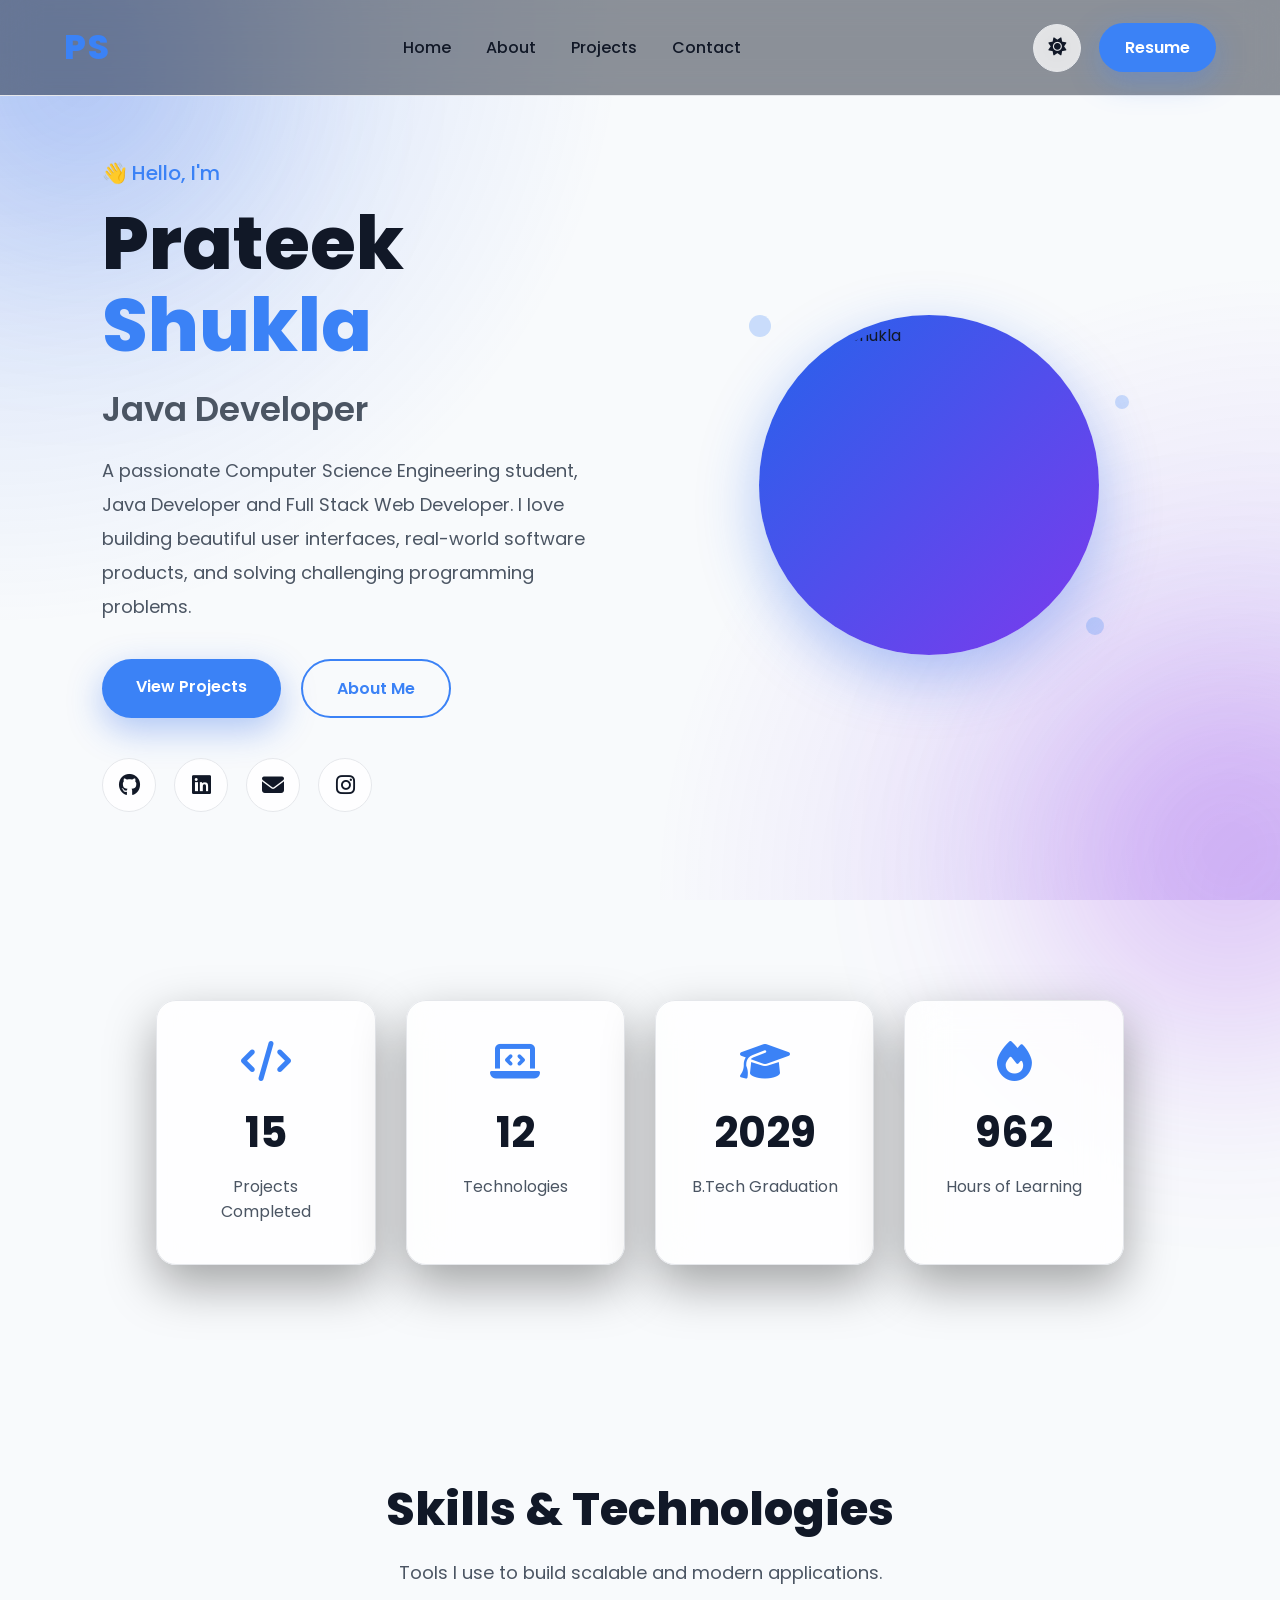
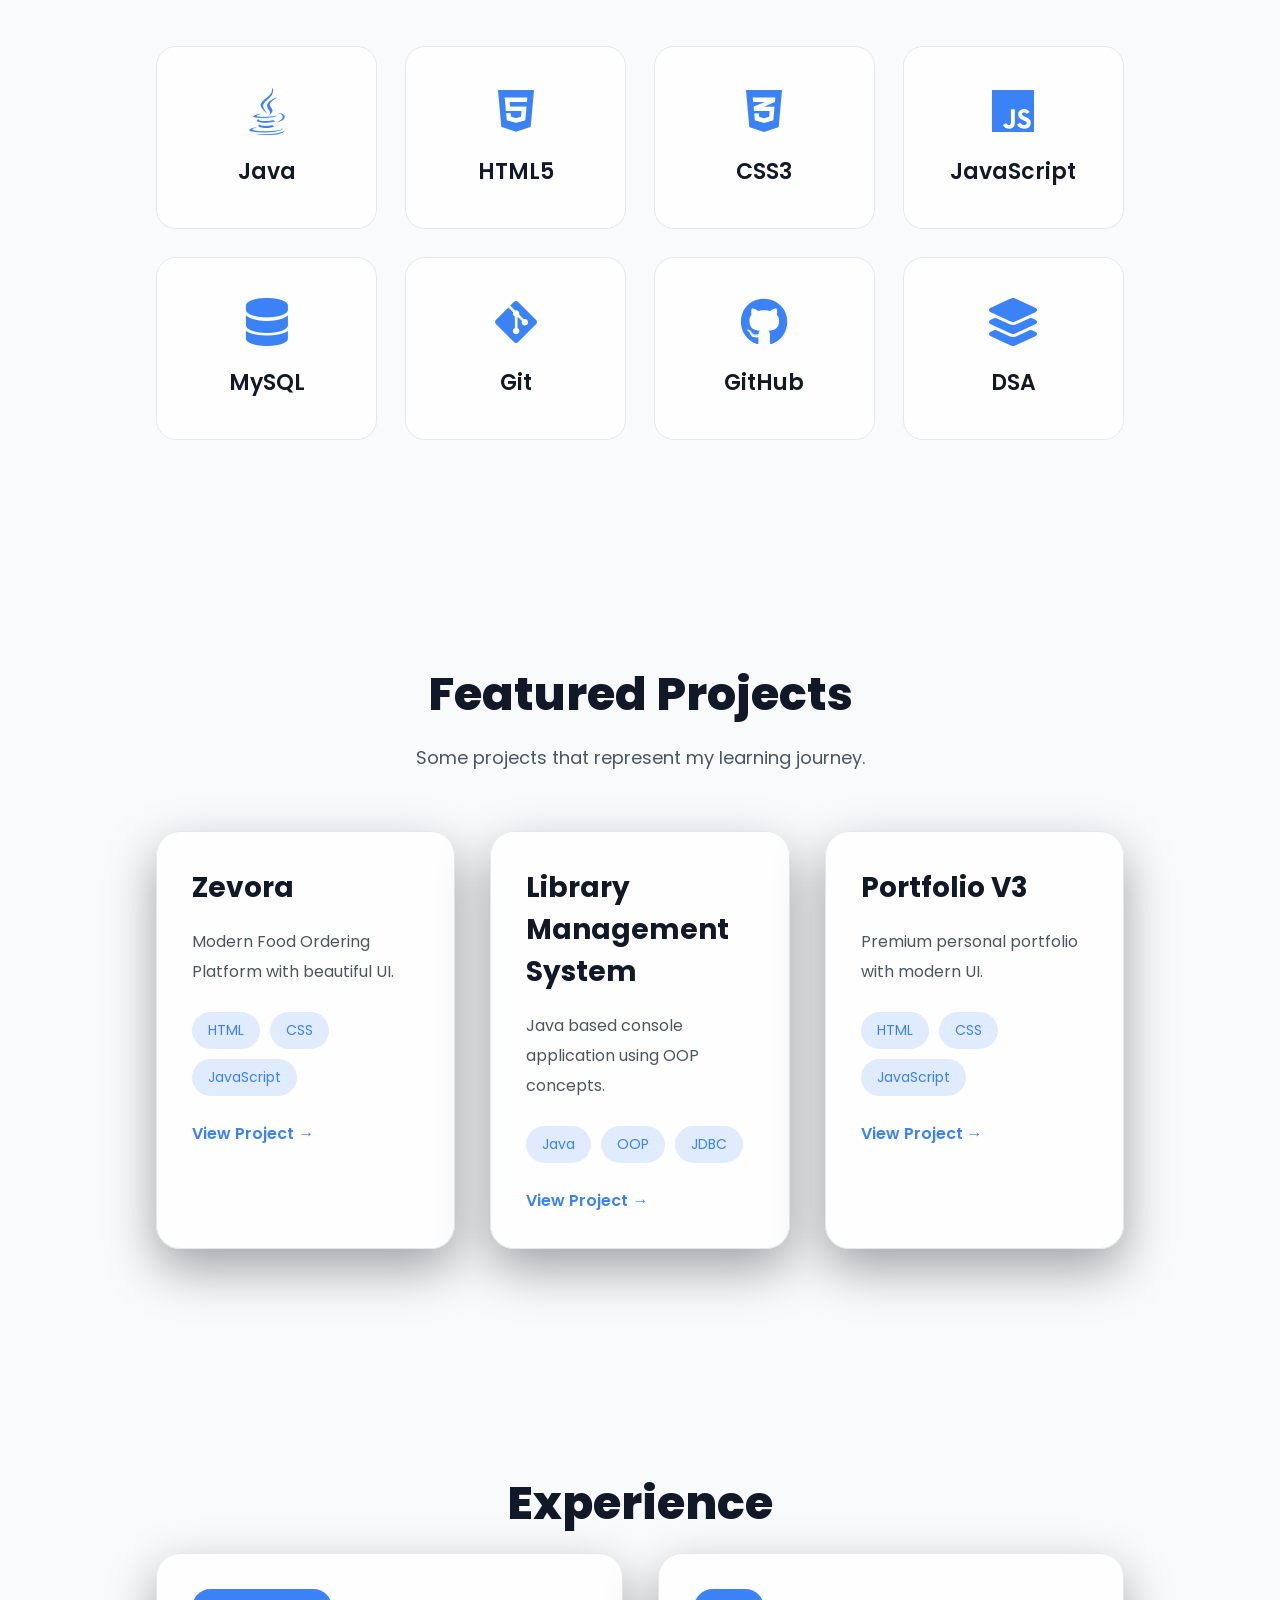
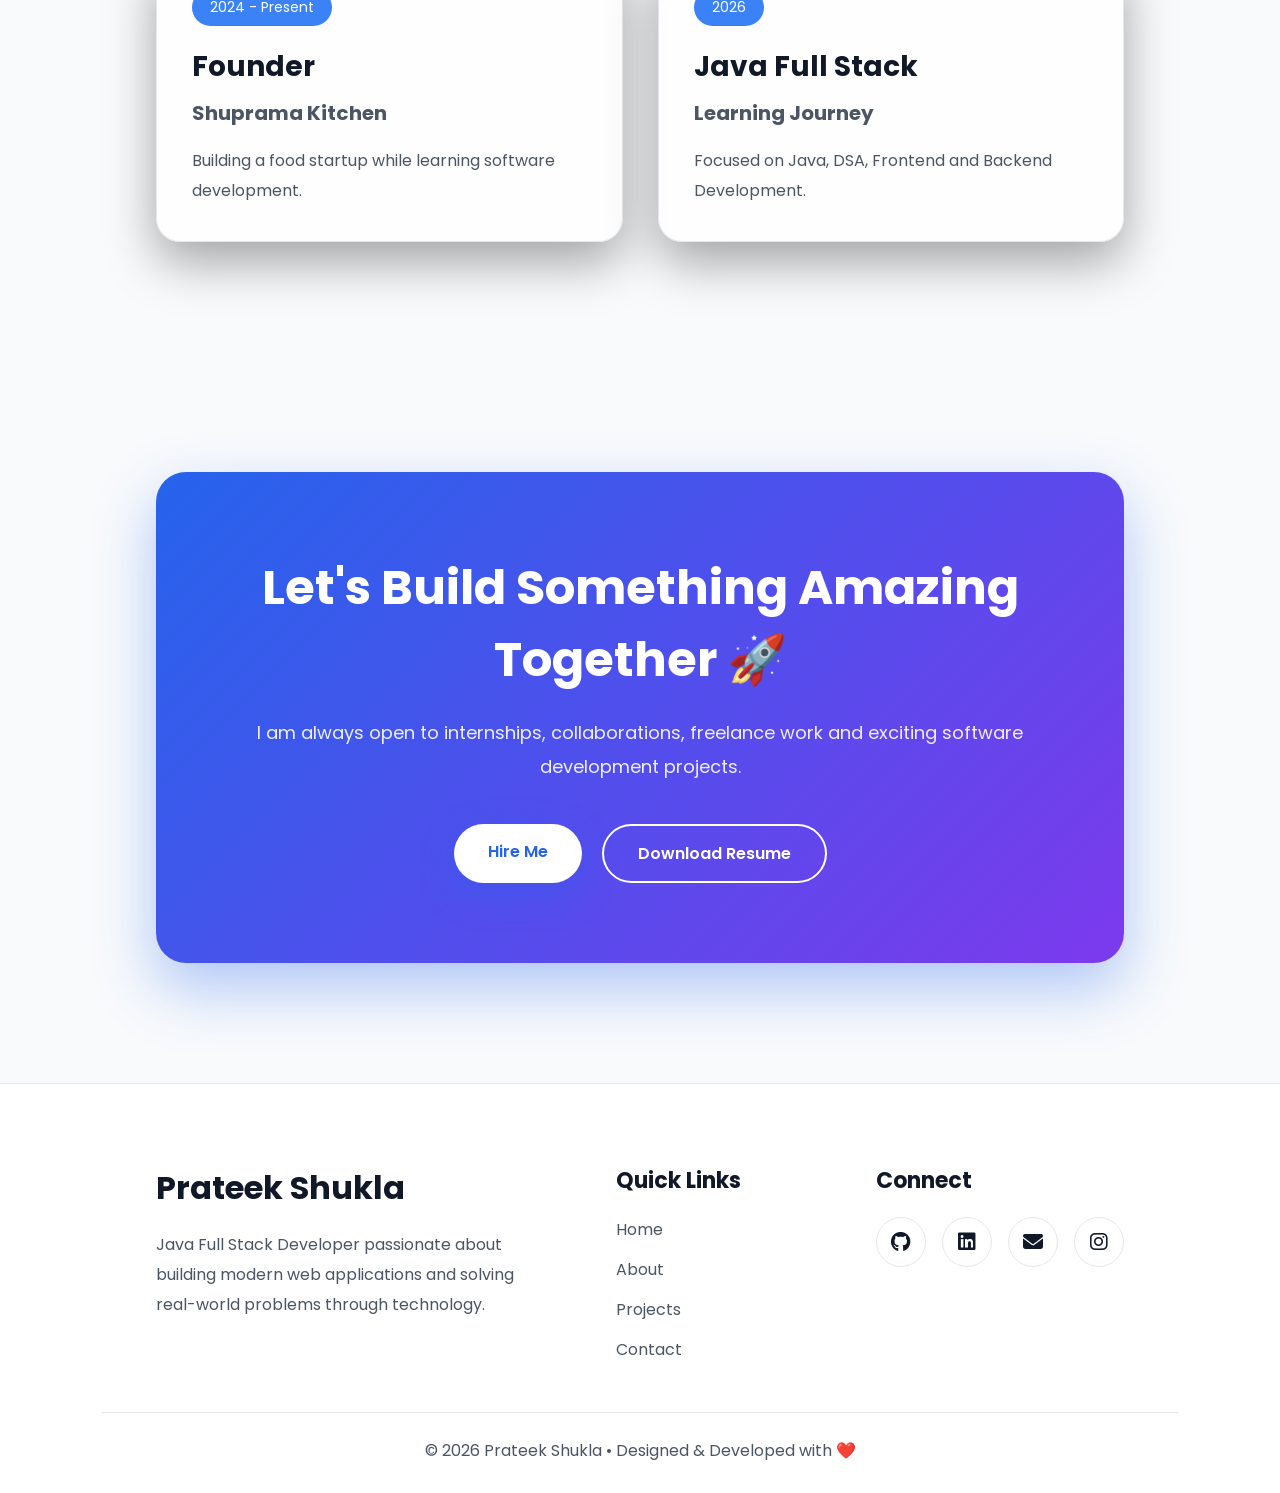
==== index.html @ 1e2a0079 "Portfolio V3 Initial Commit" ====
<!DOCTYPE html>
<html lang="en">

<head>

<meta charset="UTF-8">

<meta name="viewport"
content="width=device-width, initial-scale=1.0">

<title>

Prateek Shukla | Portfolio

</title>

<meta name="description"
content="Official Portfolio of Prateek Shukla - Java Full Stack Developer">

<link rel="preconnect"
href="https://fonts.googleapis.com">

<link rel="preconnect"
href="https://fonts.gstatic.com"
crossorigin>

<link href="https://fonts.googleapis.com/css2?family=Poppins:wght@300;400;500;600;700;800&display=swap"
rel="stylesheet">

<link rel="stylesheet"
href="https://cdnjs.cloudflare.com/ajax/libs/font-awesome/6.7.2/css/all.min.css">

<link rel="stylesheet"
href="css/style.css">

<link rel="stylesheet"
href="css/themes.css">

<link rel="stylesheet"
href="css/animations.css">

<!--<link rel="stylesheet"
href="css/responsive.css">-->

</head>

<body>

<!-- LOADER -->

<div class="loader">

<div class="loader-circle"></div>

</div>

<!-- BACKGROUND -->

<div class="bg-gradient"></div>

<div class="blur blur-one"></div>

<div class="blur blur-two"></div>

<!-- =========================
HEADER
========================= -->

<header>

<nav class="navbar">

<a href="index.html"
class="logo">

PS

</a>

<ul class="nav-links">

<li>

<a href="index.html"
class="active">

Home

</a>

</li>

<li>

<a href="about.html">

About

</a>

</li>

<li>

<a href="projects.html">

Projects

</a>

</li>

<li>

<a href="contact.html">

Contact

</a>

</li>

</ul>

<div class="nav-right">

<button
id="theme-toggle"
class="theme-btn">

<i class="fa-solid fa-circle-half-stroke"></i>

</button>

<a href="assets/resume.pdf"
download
class="resume-btn">

Resume

</a>

<button class="menu-btn">

<i class="fa-solid fa-bars"></i>

</button>

</div>

</nav>

</header>

<!-- =========================
HERO
========================= -->

<section class="hero" id="home">

<div class="hero-left">

<p class="hello">

👋 Hello, I'm

</p>

<h1>

Prateek

<span>

Shukla

</span>

</h1>

<h2>

<span id="typing">

</span>

</h2>

<p class="hero-description">

A passionate Computer Science Engineering student,
Java Developer and Full Stack Web Developer.

I love building beautiful user interfaces,
real-world software products,
and solving challenging programming problems.

</p>

<div class="hero-buttons">

<a href="projects.html"
class="primary-btn">

View Projects

</a>

<a href="about.html"
class="secondary-btn">

About Me

</a>

</div>

<div class="social-links">

<a href="https://github.com/Prateekshukla328"
target="_blank">

<i class="fab fa-github"></i>

</a>

<a href="https://www.linkedin.com/in/prateek-shukla-16771534b"
target="_blank">

<i class="fab fa-linkedin"></i>

</a>

<a href="mailto:prateekshukla0610@gmail.com">

<i class="fa-solid fa-envelope"></i>

</a>

<a href="https://instagram.com/prateekshukla328"
target="_blank">

<i class="fab fa-instagram"></i>

</a>

</div>

</div>

<div class="hero-right">

<div class="profile-card">

<div class="profile-border">

<img
src="assets/images/profile.png"
alt="Prateek Shukla">

</div>

<div class="floating-circle circle-1"></div>

<div class="floating-circle circle-2"></div>

<div class="floating-circle circle-3"></div>

</div>

</div>

</section>
<!-- ==========================================
                STATS
========================================== -->

<section class="stats" id="stats">

    <div class="container">

        <div class="stat-card">

            <i class="fa-solid fa-code"></i>

            <h2 class="counter" data-target="15">0</h2>

            <p>Projects Completed</p>

        </div>

        <div class="stat-card">

            <i class="fa-solid fa-laptop-code"></i>

            <h2 class="counter" data-target="12">0</h2>

            <p>Technologies</p>

        </div>

        <div class="stat-card">

            <i class="fa-solid fa-graduation-cap"></i>

            <h2>2029</h2>

            <p>B.Tech Graduation</p>

        </div>

        <div class="stat-card">

            <i class="fa-solid fa-fire"></i>

            <h2 class="counter" data-target="1000">0</h2>

            <p>Hours of Learning</p>

        </div>

    </div>

</section>

<!-- ==========================================
                SKILLS
========================================== -->

<section class="skills" id="skills">

<div class="container">

<h2 class="section-title">

Skills & Technologies

</h2>

<p class="section-subtitle">

Tools I use to build scalable and modern applications.

</p>

<div class="skills-grid">

<div class="skill-card">

<i class="fa-brands fa-java"></i>

<h3>Java</h3>

</div>

<div class="skill-card">

<i class="fa-brands fa-html5"></i>

<h3>HTML5</h3>

</div>

<div class="skill-card">

<i class="fa-brands fa-css3-alt"></i>

<h3>CSS3</h3>

</div>

<div class="skill-card">

<i class="fa-brands fa-js"></i>

<h3>JavaScript</h3>

</div>

<div class="skill-card">

<i class="fa-solid fa-database"></i>

<h3>MySQL</h3>

</div>

<div class="skill-card">

<i class="fa-brands fa-git-alt"></i>

<h3>Git</h3>

</div>

<div class="skill-card">

<i class="fa-brands fa-github"></i>

<h3>GitHub</h3>

</div>

<div class="skill-card">

<i class="fa-solid fa-layer-group"></i>

<h3>DSA</h3>

</div>

</div>

</div>

</section>

<!-- ==========================================
            FEATURED PROJECTS
========================================== -->

<section class="projects" id="projects">

<div class="container">

<h2 class="section-title">

Featured Projects

</h2>

<p class="section-subtitle">

Some projects that represent my learning journey.

</p>

<div class="projects-grid">

<div class="project-card">

<h3>Zevora</h3>

<p>

Modern Food Ordering Platform with beautiful UI.

</p>

<div class="project-tags">

<span>HTML</span>

<span>CSS</span>

<span>JavaScript</span>

</div>

<a href="#">

View Project →

</a>

</div>

<div class="project-card">

<h3>

Library Management System

</h3>

<p>

Java based console application using OOP concepts.

</p>

<div class="project-tags">

<span>Java</span>

<span>OOP</span>

<span>JDBC</span>

</div>

<a href="#">

View Project →

</a>

</div>

<div class="project-card">

<h3>

Portfolio V3

</h3>

<p>

Premium personal portfolio with modern UI.

</p>

<div class="project-tags">

<span>HTML</span>

<span>CSS</span>

<span>JavaScript</span>

</div>

<a href="#">

View Project →

</a>

</div>

</div>

</div>

</section>

<!-- ==========================================
            EXPERIENCE
========================================== -->

<section class="experience" id="experience">

<div class="container">

<h2 class="section-title">

Experience

</h2>

<div class="timeline">

<div class="timeline-card">

<span>

2024 - Present

</span>

<h3>

Founder

</h3>

<h4>

Shuprama Kitchen

</h4>

<p>

Building a food startup while learning software development.

</p>

</div>

<div class="timeline-card">

<span>

2026

</span>

<h3>

Java Full Stack

</h3>

<h4>

Learning Journey

</h4>

<p>

Focused on Java, DSA, Frontend and Backend Development.

</p>

</div>

</div>

</div>

</section>
<!-- ==========================================
                CALL TO ACTION
========================================== -->

<section class="cta" id="contact">

    <div class="container">

        <div class="cta-box">

            <h2>

                Let's Build Something Amazing Together 🚀

            </h2>

            <p>

                I am always open to internships,
                collaborations, freelance work and
                exciting software development projects.

            </p>

            <div class="cta-buttons">

                <a href="contact.html" class="primary-btn">

                    Hire Me

                </a>

                <a href="assets/resume.pdf"
                   download
                   class="secondary-btn">

                    Download Resume

                </a>

            </div>

        </div>

    </div>

</section>

<!-- ==========================================
                FOOTER
========================================== -->

<footer>

<div class="container footer-container">

<div class="footer-about">

<h2>

Prateek Shukla

</h2>

<p>

Java Full Stack Developer passionate about
building modern web applications and solving
real-world problems through technology.

</p>

</div>

<div class="footer-links">

<h3>

Quick Links

</h3>

<ul>

<li><a href="index.html">Home</a></li>

<li><a href="about.html">About</a></li>

<li><a href="projects.html">Projects</a></li>

<li><a href="contact.html">Contact</a></li>

</ul>

</div>

<div class="footer-social">

<h3>

Connect

</h3>

<div class="social-icons">

<a href="https://github.com/Prateekshukla328"
target="_blank">

<i class="fab fa-github"></i>

</a>

<a href="https://www.linkedin.com/in/prateek-shukla-16771534b"
target="_blank">

<i class="fab fa-linkedin"></i>

</a>

<a href="mailto:prateekshukla0610@gmail.com">

<i class="fa-solid fa-envelope"></i>

</a>

<a href="https://instagram.com/prateekshukla328"
target="_blank">

<i class="fab fa-instagram"></i>

</a>

</div>

</div>

</div>

<div class="footer-bottom">

<p>

© 2026 Prateek Shukla • Designed & Developed with ❤️

</p>

</div>

</footer>

<!-- ==========================================
                JAVASCRIPT
========================================== -->

<script src="js/theme.js"></script>

<script src="js/menu.js"></script>

<script src="js/script.js"></script>

</body>

</html>
---- css/style.css ----
/* =========================================================
                PRATEEK PORTFOLIO V3
                STYLE.CSS
========================================================= */

/* Google Font */

@import url('https://fonts.googleapis.com/css2?family=Poppins:wght@300;400;500;600;700;800&display=swap');

/* =========================================================
                RESET
========================================================= */

*{
margin:0;
padding:0;
box-sizing:border-box;
scroll-behavior:smooth;
}

html{
scroll-behavior:smooth;
}

body{

font-family:"Poppins",sans-serif;

overflow-x:hidden;

background:var(--bg);

color:var(--text);

transition:.4s;

}

/* =========================================================
                THEME VARIABLES
========================================================= */

:root{

--primary:#3B82F6;

--primary-dark:#2563EB;

--bg:#07111F;

--bg2:#0F172A;

--card:#111C2F;

--text:#FFFFFF;

--text-light:#94A3B8;

--border:rgba(255,255,255,.08);

--glass:rgba(255,255,255,.06);

--shadow:0 20px 50px rgba(0,0,0,.35);

--radius:20px;

}

/* =========================================================
                LIGHT MODE
========================================================= */

body.light{

--bg:#F8FAFC;

--bg2:#FFFFFF;

--card:#FFFFFF;

--text:#111827;

--text-light:#4B5563;

--border:#E5E7EB;

--glass:rgba(255,255,255,.8);

}

/* =========================================================
                SELECTION
========================================================= */

::selection{

background:var(--primary);

color:#fff;

}

/* =========================================================
                SCROLLBAR
========================================================= */

::-webkit-scrollbar{

width:9px;

}

::-webkit-scrollbar-track{

background:var(--bg);

}

::-webkit-scrollbar-thumb{

background:var(--primary);

border-radius:20px;

}

/* =========================================================
                CONTAINER
========================================================= */

.container{

width:90%;

max-width:1300px;

margin:auto;

}

/* =========================================================
                LINKS
========================================================= */

a{

text-decoration:none;

color:inherit;

}

ul{

list-style:none;

}

img{

display:block;

max-width:100%;

}

/* =========================================================
                LOADER
========================================================= */

.loader{
display:none;
}

position:fixed;

inset:0;

background:var(--bg);

display:flex;

justify-content:center;

align-items:center;

z-index:99999;

}

.loader-circle{

width:70px;

height:70px;

border-radius:50%;

border:6px solid rgba(255,255,255,.1);

border-top:6px solid var(--primary);

animation:spin 1s linear infinite;

}

@keyframes spin{

100%{

transform:rotate(360deg);

}

}

/* =========================================================
                BACKGROUND
========================================================= */

.bg-gradient{

position:fixed;

width:100%;

height:100%;

background:
radial-gradient(circle at top left,#2563eb33,transparent 40%),
radial-gradient(circle at bottom right,#7c3aed33,transparent 40%);

z-index:-5;

}

.blur{

position:fixed;

border-radius:50%;

filter:blur(120px);

opacity:.35;

z-index:-4;

}

.blur-one{

width:280px;

height:280px;

background:#2563EB;

top:-60px;

left:-60px;

}

.blur-two{

width:340px;

height:340px;

background:#9333EA;

bottom:-120px;

right:-120px;

}
/* =========================================================
                    HEADER
========================================================= */

header{

position:fixed;

top:0;

left:0;

width:100%;

z-index:999;

padding:22px 0;

backdrop-filter:blur(18px);

background:rgba(7,17,31,.45);

border-bottom:1px solid var(--border);

transition:.35s;

}

.navbar{

width:90%;

max-width:1300px;

margin:auto;

display:flex;

justify-content:space-between;

align-items:center;

}

/* =========================================================
                    LOGO
========================================================= */

.logo{

font-size:34px;

font-weight:800;

color:var(--primary);

letter-spacing:2px;

transition:.35s;

}

.logo:hover{

transform:scale(1.08);

}

/* =========================================================
                NAVIGATION
========================================================= */

.nav-links{

display:flex;

align-items:center;

gap:35px;

}

.nav-links a{

position:relative;

font-size:16px;

font-weight:500;

color:var(--text);

transition:.35s;

}

.nav-links a:hover{

color:var(--primary);

}

.nav-links a::after{

content:"";

position:absolute;

left:0;

bottom:-8px;

width:0;

height:2px;

background:var(--primary);

transition:.35s;

}

.nav-links a:hover::after,

.nav-links .active::after{

width:100%;

}

/* =========================================================
                RIGHT SIDE
========================================================= */

.nav-right{

display:flex;

align-items:center;

gap:18px;

}

/* =========================================================
                THEME BUTTON
========================================================= */

.theme-btn{

width:48px;

height:48px;

border:none;

border-radius:50%;

cursor:pointer;

background:var(--glass);

color:var(--text);

font-size:18px;

transition:.35s;

backdrop-filter:blur(20px);

border:1px solid var(--border);

}

.theme-btn:hover{

background:var(--primary);

color:#fff;

transform:rotate(180deg);

}

/* =========================================================
                RESUME BUTTON
========================================================= */

.resume-btn{

padding:12px 26px;

background:var(--primary);

color:#fff;

border-radius:40px;

font-weight:600;

transition:.35s;

box-shadow:0 10px 30px rgba(59,130,246,.35);

}

.resume-btn:hover{

transform:translateY(-4px);

background:var(--primary-dark);

}

/* =========================================================
                MENU BUTTON
========================================================= */

.menu-btn{

display:none;

width:48px;

height:48px;

border:none;

border-radius:50%;

background:var(--glass);

border:1px solid var(--border);

color:var(--text);

cursor:pointer;

font-size:20px;

transition:.35s;

}

.menu-btn:hover{

background:var(--primary);

color:#fff;

}

/* =========================================================
                HERO
========================================================= */

.hero{

min-height:100vh;

display:flex;

justify-content:space-between;

align-items:center;

gap:80px;

padding:150px 8% 80px;

}

/* =========================================================
                HERO LEFT
========================================================= */

.hero-left{

flex:1;

}

.hello{

font-size:20px;

font-weight:500;

color:var(--primary);

margin-bottom:15px;

}

.hero-left h1{

font-size:74px;

line-height:1.1;

font-weight:800;

margin-bottom:18px;

}

.hero-left h1 span{

color:var(--primary);

}

.hero-left h2{

font-size:34px;

font-weight:600;

height:48px;

margin-bottom:22px;

color:var(--text-light);

}

.hero-description{

font-size:18px;

line-height:34px;

max-width:650px;

color:var(--text-light);

margin-bottom:35px;

}

/* =========================================================
                HERO BUTTONS
========================================================= */

.hero-buttons{

display:flex;

gap:20px;

margin-bottom:40px;

}

.primary-btn{

padding:15px 34px;

background:var(--primary);

color:#fff;

border-radius:50px;

font-weight:600;

transition:.35s;

box-shadow:0 12px 35px rgba(37,99,235,.35);

}

.primary-btn:hover{

transform:translateY(-5px);

}

.secondary-btn{

padding:15px 34px;

border-radius:50px;

border:2px solid var(--primary);

color:var(--primary);

font-weight:600;

transition:.35s;

}

.secondary-btn:hover{

background:var(--primary);

color:#fff;

}

/* =========================================================
                SOCIAL ICONS
========================================================= */

.social-links{

display:flex;

gap:18px;

}

.social-links a{

width:54px;

height:54px;

display:flex;

align-items:center;

justify-content:center;

border-radius:50%;

background:var(--glass);

border:1px solid var(--border);

font-size:22px;

transition:.35s;

}

.social-links a:hover{

background:var(--primary);

color:#fff;

transform:translateY(-6px);

}

/* =========================================================
                HERO RIGHT
========================================================= */

.hero-right{

flex:1;

display:flex;

justify-content:center;

}

.profile-card{

position:relative;

width:420px;

height:420px;

display:flex;

justify-content:center;

align-items:center;

}

.profile-border{

width:340px;

height:340px;

border-radius:50%;

overflow:hidden;

padding:8px;

background:linear-gradient(135deg,#2563EB,#7C3AED);

box-shadow:0 20px 60px rgba(37,99,235,.35);

}

.profile-border img{

width:100%;

height:100%;

object-fit:cover;

border-radius:50%;

}

.floating-circle{

position:absolute;

border-radius:50%;

background:var(--primary);

opacity:.25;

animation:float 5s ease-in-out infinite;

}

.circle-1{

width:22px;

height:22px;

top:40px;

left:30px;

}

.circle-2{

width:18px;

height:18px;

bottom:60px;

right:35px;

}

.circle-3{

width:14px;

height:14px;

top:120px;

right:10px;

}

@keyframes float{

0%,100%{

transform:translateY(0);

}

50%{

transform:translateY(-20px);

}

}
/* =========================================================
                STATS SECTION
========================================================= */

.stats{

padding:100px 8%;

}

.stats .container{

display:grid;

grid-template-columns:repeat(4,1fr);

gap:30px;

}

.stat-card{

background:var(--glass);

border:1px solid var(--border);

backdrop-filter:blur(20px);

border-radius:var(--radius);

padding:40px 30px;

text-align:center;

transition:.35s;

box-shadow:var(--shadow);

}

.stat-card:hover{

transform:translateY(-10px);

border-color:var(--primary);

}

.stat-card i{

font-size:40px;

color:var(--primary);

margin-bottom:20px;

}

.stat-card h2{

font-size:42px;

margin-bottom:10px;

font-weight:700;

}

.stat-card p{

color:var(--text-light);

font-size:16px;

}

/* =========================================================
                COMMON SECTION
========================================================= */

section{

padding:110px 8%;

}

.section-title{

font-size:46px;

font-weight:800;

text-align:center;

margin-bottom:15px;

}

.section-subtitle{

text-align:center;

font-size:18px;

color:var(--text-light);

margin-bottom:60px;

}

/* =========================================================
                SKILLS
========================================================= */

.skills-grid{

display:grid;

grid-template-columns:repeat(4,1fr);

gap:28px;

}

.skill-card{

background:var(--glass);

border:1px solid var(--border);

border-radius:var(--radius);

padding:40px 20px;

text-align:center;

transition:.35s;

backdrop-filter:blur(20px);

}

.skill-card:hover{

transform:translateY(-12px);

background:var(--primary);

color:#fff;

}

.skill-card i{

font-size:48px;

margin-bottom:20px;

color:var(--primary);

transition:.35s;

}

.skill-card:hover i{

color:#fff;

}

.skill-card h3{

font-size:22px;

font-weight:600;

}

/* =========================================================
                PROJECTS
========================================================= */

.projects-grid{

display:grid;

grid-template-columns:repeat(3,1fr);

gap:35px;

}

.project-card{

background:var(--glass);

border:1px solid var(--border);

border-radius:24px;

padding:35px;

transition:.35s;

backdrop-filter:blur(20px);

box-shadow:var(--shadow);

}

.project-card:hover{

transform:translateY(-12px);

border-color:var(--primary);

}

.project-card h3{

font-size:28px;

margin-bottom:18px;

}

.project-card p{

color:var(--text-light);

line-height:30px;

margin-bottom:25px;

}

.project-tags{

display:flex;

flex-wrap:wrap;

gap:10px;

margin-bottom:25px;

}

.project-tags span{

background:rgba(59,130,246,.15);

color:var(--primary);

padding:8px 16px;

border-radius:40px;

font-size:14px;

}

.project-card a{

display:inline-block;

font-weight:600;

color:var(--primary);

transition:.3s;

}

.project-card a:hover{

transform:translateX(8px);

}

/* =========================================================
                EXPERIENCE
========================================================= */

.timeline{

display:grid;

grid-template-columns:repeat(2,1fr);

gap:35px;

}

.timeline-card{

background:var(--glass);

border:1px solid var(--border);

border-radius:24px;

padding:35px;

transition:.35s;

box-shadow:var(--shadow);

}

.timeline-card:hover{

transform:translateY(-10px);

border-color:var(--primary);

}

.timeline-card span{

display:inline-block;

background:var(--primary);

color:#fff;

padding:8px 18px;

border-radius:40px;

margin-bottom:20px;

font-size:14px;

}

.timeline-card h3{

font-size:28px;

margin-bottom:10px;

}

.timeline-card h4{

font-size:20px;

color:var(--text-light);

margin-bottom:18px;

}

.timeline-card p{

line-height:30px;

color:var(--text-light);

}
/* =========================================================
                    CTA SECTION
========================================================= */

.cta{

padding:120px 8%;

}

.cta-box{

background:linear-gradient(135deg,#2563EB,#7C3AED);

padding:80px 60px;

border-radius:30px;

text-align:center;

box-shadow:0 25px 60px rgba(37,99,235,.35);

}

.cta-box h2{

font-size:48px;

color:#fff;

margin-bottom:20px;

font-weight:700;

}

.cta-box p{

font-size:18px;

line-height:34px;

color:rgba(255,255,255,.9);

max-width:800px;

margin:auto;

margin-bottom:40px;

}

.cta-buttons{

display:flex;

justify-content:center;

gap:20px;

flex-wrap:wrap;

}

.cta-buttons .primary-btn{

background:#fff;

color:#2563EB;

}

.cta-buttons .secondary-btn{

border:2px solid #fff;

color:#fff;

}

.cta-buttons .secondary-btn:hover{

background:#fff;

color:#2563EB;

}

/* =========================================================
                        FOOTER
========================================================= */

footer{

padding:80px 8% 30px;

background:var(--bg2);

border-top:1px solid var(--border);

}

.footer-container{

display:grid;

grid-template-columns:2fr 1fr 1fr;

gap:60px;

}

.footer-about h2{

font-size:32px;

margin-bottom:18px;

}

.footer-about p{

line-height:30px;

color:var(--text-light);

}

.footer-links h3,

.footer-social h3{

margin-bottom:20px;

font-size:22px;

}

.footer-links ul{

display:flex;

flex-direction:column;

gap:15px;

}

.footer-links a{

color:var(--text-light);

transition:.3s;

}

.footer-links a:hover{

color:var(--primary);

padding-left:8px;

}

.footer-social .social-icons{

display:flex;

gap:16px;

margin-top:15px;

}

.footer-social .social-icons a{

width:50px;

height:50px;

display:flex;

justify-content:center;

align-items:center;

border-radius:50%;

background:var(--glass);

border:1px solid var(--border);

transition:.35s;

font-size:20px;

}

.footer-social .social-icons a:hover{

background:var(--primary);

color:#fff;

transform:translateY(-6px);

}

.footer-bottom{

margin-top:50px;

padding-top:25px;

border-top:1px solid var(--border);

text-align:center;

color:var(--text-light);

}

/* =========================================================
                UTILITY CLASSES
========================================================= */

.hidden{

opacity:0;

transform:translateY(70px);

transition:1s;

}

.show{

opacity:1;

transform:translateY(0);

}

.text-center{

text-align:center;

}

.mt-50{

margin-top:50px;

}

.mb-50{

margin-bottom:50px;

}

/* =========================================================
                SMOOTH ANIMATIONS
========================================================= */

@keyframes fadeUp{

0%{

opacity:0;

transform:translateY(50px);

}

100%{

opacity:1;

transform:translateY(0);

}

}

@keyframes floatAnimation{

0%,100%{

transform:translateY(0);

}

50%{

transform:translateY(-18px);

}

}

.profile-card{

animation:floatAnimation 5s ease-in-out infinite;

}

.primary-btn,
.secondary-btn,
.resume-btn{

transition:.35s;

}

.primary-btn:hover,
.secondary-btn:hover,
.resume-btn:hover{

transform:translateY(-5px);

}

.section-title{

animation:fadeUp .8s ease;

}

.project-card,
.skill-card,
.timeline-card,
.stat-card{

animation:fadeUp .8s ease;

}

/* =========================================================
                GLASS EFFECT
========================================================= */

.glass{

background:var(--glass);

border:1px solid var(--border);

backdrop-filter:blur(18px);

}

/* =========================================================
                END OF STYLE.CSS
========================================================= */
---- css/responsive.css ----
/* =========================================================
                RESPONSIVE CSS
                PART 1
========================================================= */

/* ==========================================
            LAPTOP
========================================== */

@media (max-width:1200px){

.container{

width:92%;

}

.hero{

padding:140px 5% 80px;

gap:60px;

}

.hero-left h1{

font-size:60px;

}

.hero-left h2{

font-size:28px;

}

.hero-description{

font-size:17px;

line-height:30px;

}

.profile-card{

width:360px;

height:360px;

}

.profile-border{

width:290px;

height:290px;

}

.stats .container{

grid-template-columns:repeat(2,1fr);

gap:25px;

}

.skills-grid{

grid-template-columns:repeat(3,1fr);

}

.projects-grid{

grid-template-columns:repeat(2,1fr);

}

.timeline{

grid-template-columns:1fr;

}

.footer-container{

grid-template-columns:1.5fr 1fr;

gap:40px;

}

}

/* ==========================================
            TABLET
========================================== */

@media (max-width:992px){

.navbar{

position:relative;

}

.menu-btn{

display:flex;

align-items:center;

justify-content:center;

}

.resume-btn{

display:none;

}

/* Mobile Menu */

.nav-links{

position:absolute;

top:90px;

left:-100%;

width:280px;

height:calc(100vh - 90px);

background:var(--bg2);

flex-direction:column;

align-items:flex-start;

padding:40px 30px;

gap:25px;

transition:.35s;

border-right:1px solid var(--border);

box-shadow:var(--shadow);

}

.nav-links.active{

left:0;

}

.nav-links a{

font-size:18px;

width:100%;

}

.hero{

flex-direction:column-reverse;

text-align:center;

padding-top:140px;

}

.hero-left{

display:flex;

flex-direction:column;

align-items:center;

}

.hero-description{

max-width:100%;

}

.hero-buttons{

justify-content:center;

flex-wrap:wrap;

}

.social-links{

justify-content:center;

}

.profile-card{

width:320px;

height:320px;

}

.profile-border{

width:250px;

height:250px;

}

.stats .container{

grid-template-columns:repeat(2,1fr);

}

.skills-grid{

grid-template-columns:repeat(2,1fr);

}

.projects-grid{

grid-template-columns:1fr;

}

.footer-container{

grid-template-columns:1fr;

text-align:center;

}

.footer-social .social-icons{

justify-content:center;

}

.footer-links ul{

align-items:center;

}

}
/* =========================================================
                RESPONSIVE CSS
                PART 2
========================================================= */

/* ==========================================
                MOBILE
========================================== */

@media (max-width:768px){

header{

padding:18px 0;

}

.container{

width:94%;

}

.hero{

padding:120px 25px 70px;

gap:50px;

}

.hero-left h1{

font-size:46px;

line-height:1.2;

}

.hero-left h2{

font-size:24px;

height:36px;

}

.hero-description{

font-size:16px;

line-height:30px;

}

.hero-buttons{

flex-direction:column;

width:100%;

}

.primary-btn,
.secondary-btn{

width:100%;

text-align:center;

}

.profile-card{

width:280px;

height:280px;

}

.profile-border{

width:220px;

height:220px;

}

.stats{

padding:80px 0;

}

.stats .container{

grid-template-columns:1fr;

gap:20px;

}

.skills-grid{

grid-template-columns:1fr;

}

.projects-grid{

grid-template-columns:1fr;

}

.timeline{

grid-template-columns:1fr;

}

.section-title{

font-size:34px;

}

.section-subtitle{

font-size:16px;

margin-bottom:40px;

}

.cta{

padding:80px 0;

}

.cta-box{

padding:45px 25px;

}

.cta-box h2{

font-size:30px;

}

.cta-box p{

font-size:16px;

line-height:28px;

}

.cta-buttons{

flex-direction:column;

}

.cta-buttons .primary-btn,
.cta-buttons .secondary-btn{

width:100%;

text-align:center;

}

.footer-container{

gap:35px;

}

.footer-about h2{

font-size:28px;

}

.footer-bottom{

font-size:14px;

}

}

/* ==========================================
            SMALL MOBILE
========================================== */

@media (max-width:480px){

.logo{

font-size:28px;

}

.hero{

padding:110px 20px 60px;

}

.hero-left h1{

font-size:36px;

}

.hero-left h2{

font-size:20px;

}

.hero-description{

font-size:15px;

line-height:28px;

}

.profile-card{

width:240px;

height:240px;

}

.profile-border{

width:190px;

height:190px;

}

.theme-btn,
.menu-btn{

width:44px;

height:44px;

font-size:16px;

}

.social-links{

gap:12px;

}

.social-links a{

width:46px;

height:46px;

font-size:18px;

}

.section-title{

font-size:28px;

}

.stat-card h2{

font-size:34px;

}

.project-card{

padding:25px;

}

.timeline-card{

padding:25px;

}

.cta-box{

padding:35px 20px;

}

.cta-box h2{

font-size:26px;

}

footer{

padding:60px 20px 25px;

}

}

/* ==========================================
            FOLDABLE DEVICES
========================================== */

@media (max-width:360px){

.hero-left h1{

font-size:32px;

}

.hero-left h2{

font-size:18px;

}

.profile-card{

width:210px;

height:210px;

}

.profile-border{

width:170px;

height:170px;

}

.primary-btn,
.secondary-btn{

padding:14px 20px;

font-size:15px;

}

}
/* =========================================================
                RESPONSIVE CSS
                PART 3 (FINAL)
========================================================= */

/* ==========================================
            LARGE SCREENS
========================================== */

@media (min-width:1400px){

.container{

max-width:1400px;

}

.hero{

padding:170px 8% 120px;

}

.hero-left h1{

font-size:88px;

}

.hero-left h2{

font-size:42px;

}

.hero-description{

max-width:760px;

font-size:20px;

line-height:36px;

}

.profile-card{

width:480px;

height:480px;

}

.profile-border{

width:390px;

height:390px;

}

}

/* ==========================================
            2K / 4K MONITORS
========================================== */

@media (min-width:1800px){

body{

font-size:18px;

}

.container{

max-width:1650px;

}

.hero-left h1{

font-size:100px;

}

.section-title{

font-size:60px;

}

}

/* ==========================================
        LANDSCAPE MOBILE
========================================== */

@media (max-height:600px) and (orientation:landscape){

.hero{

min-height:auto;

padding:120px 6% 60px;

}

.profile-card{

width:220px;

height:220px;

}

.profile-border{

width:170px;

height:170px;

}

}

/* ==========================================
        TOUCH DEVICES
========================================== */

@media (hover:none){

.primary-btn:hover,
.secondary-btn:hover,
.resume-btn:hover,
.project-card:hover,
.skill-card:hover,
.timeline-card:hover,
.stat-card:hover,
.social-links a:hover{

transform:none;

}

}

/* ==========================================
        IMAGE RESPONSIVE
========================================== */

img{

max-width:100%;

height:auto;

display:block;

}

/* ==========================================
        BUTTON WRAP
========================================== */

.hero-buttons,
.cta-buttons{

flex-wrap:wrap;

}

/* ==========================================
        LONG WORD FIX
========================================== */

h1,
h2,
h3,
p{

word-wrap:break-word;

overflow-wrap:break-word;

}

/* ==========================================
        SAFETY
========================================== */

html{

overflow-x:hidden;

}

body{

overflow-x:hidden;

}

/* ==========================================
        END
========================================== */
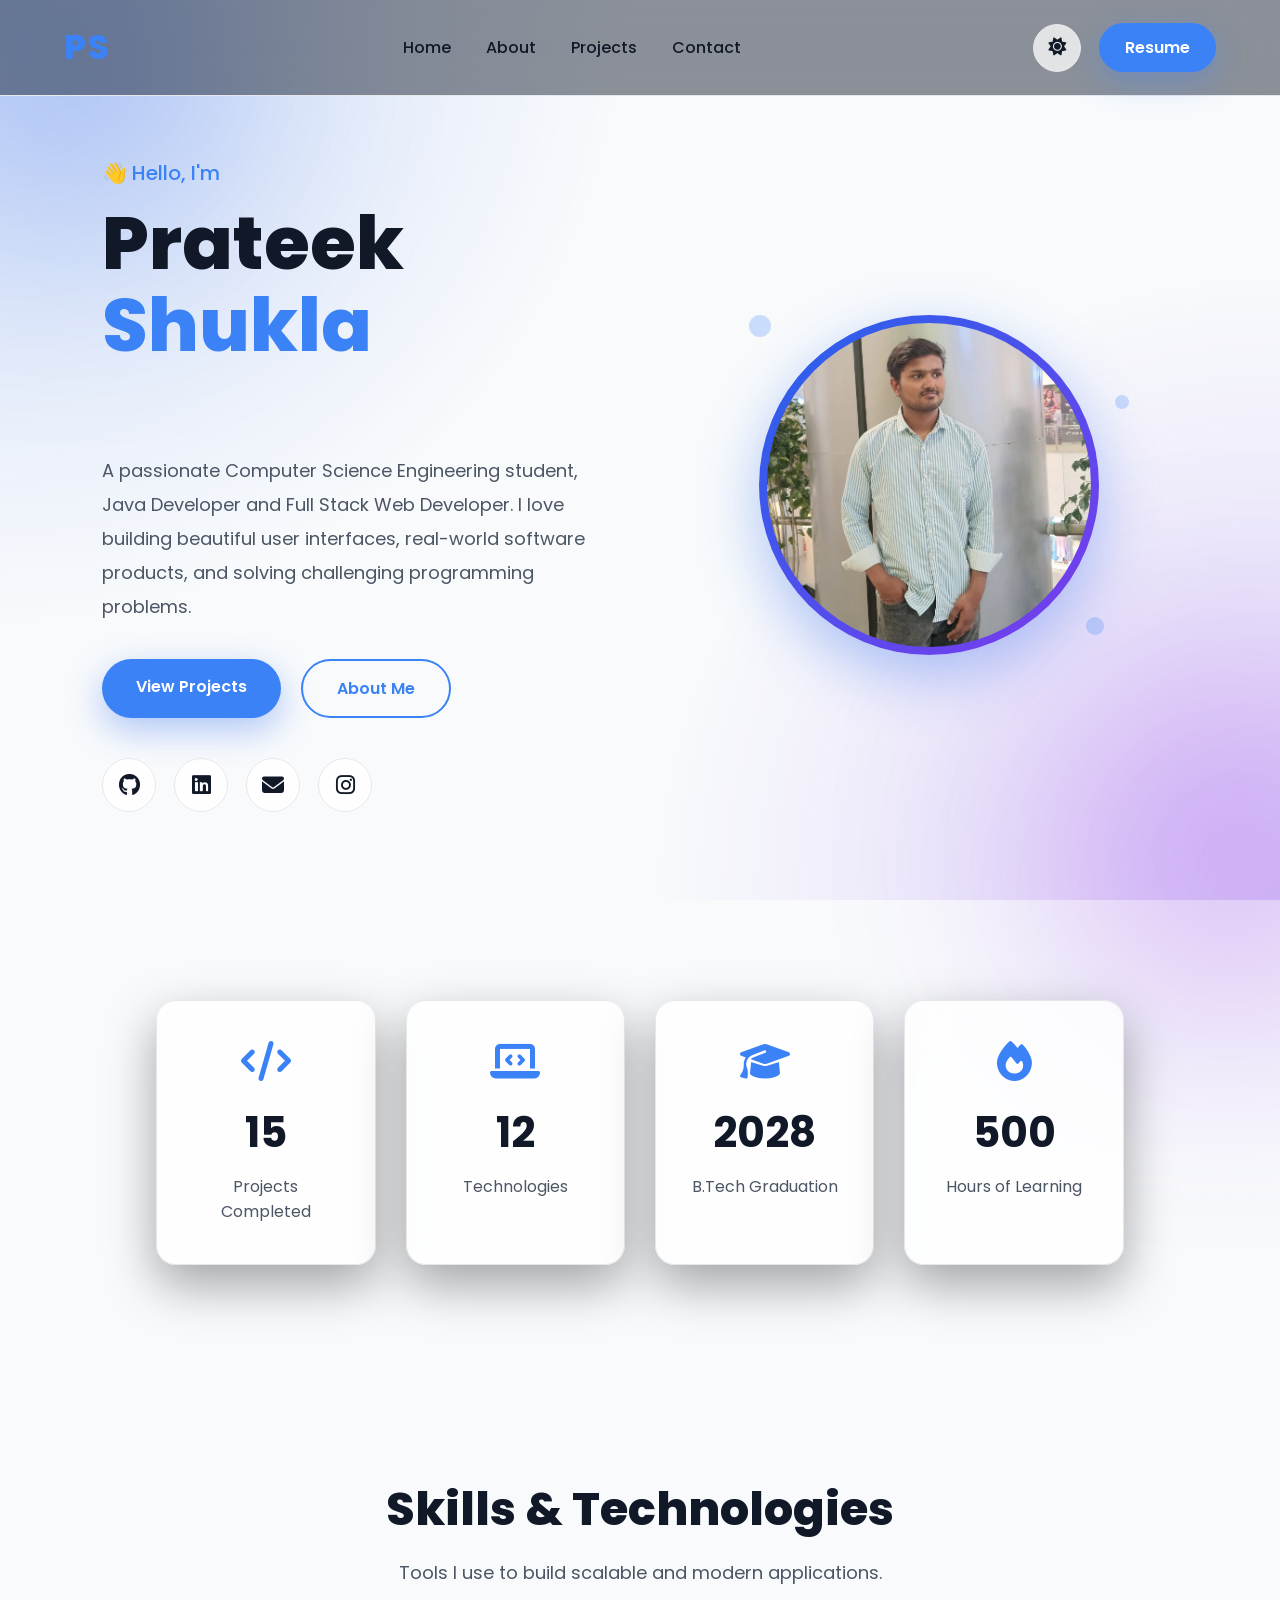
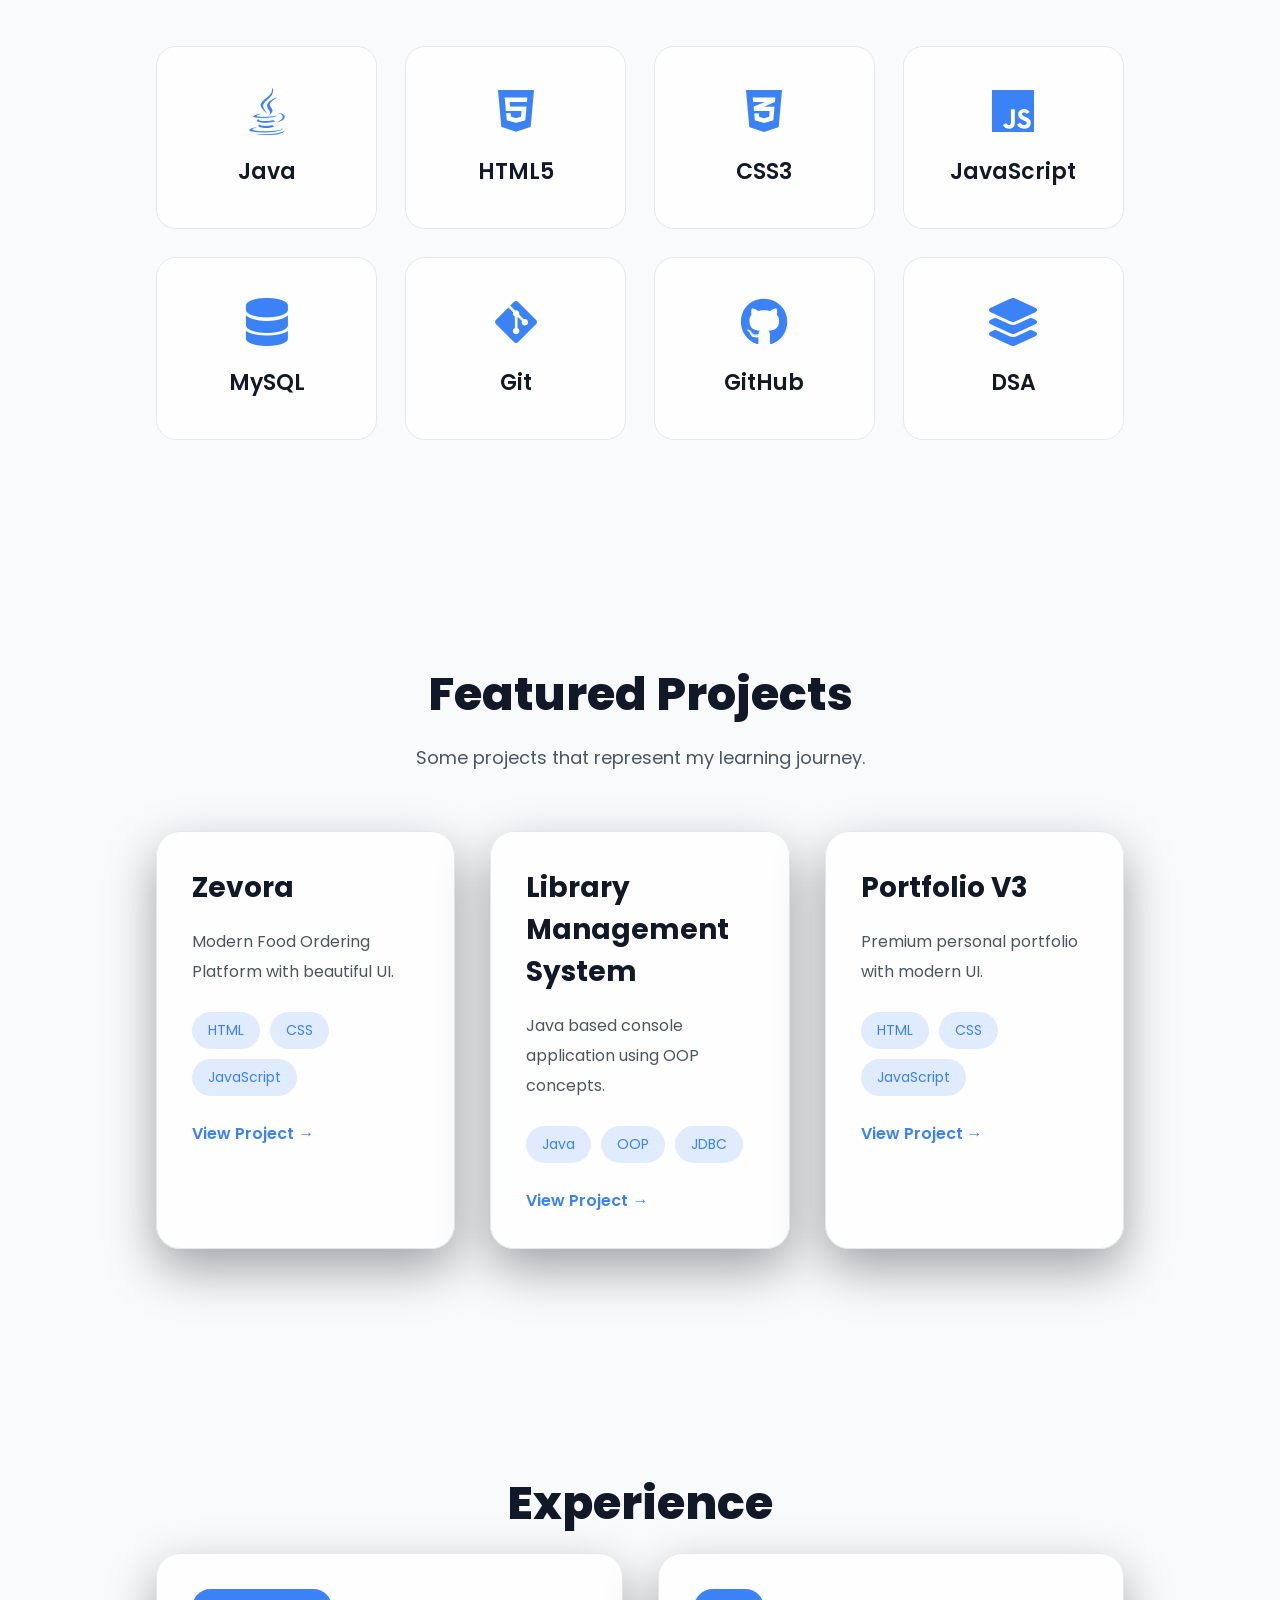
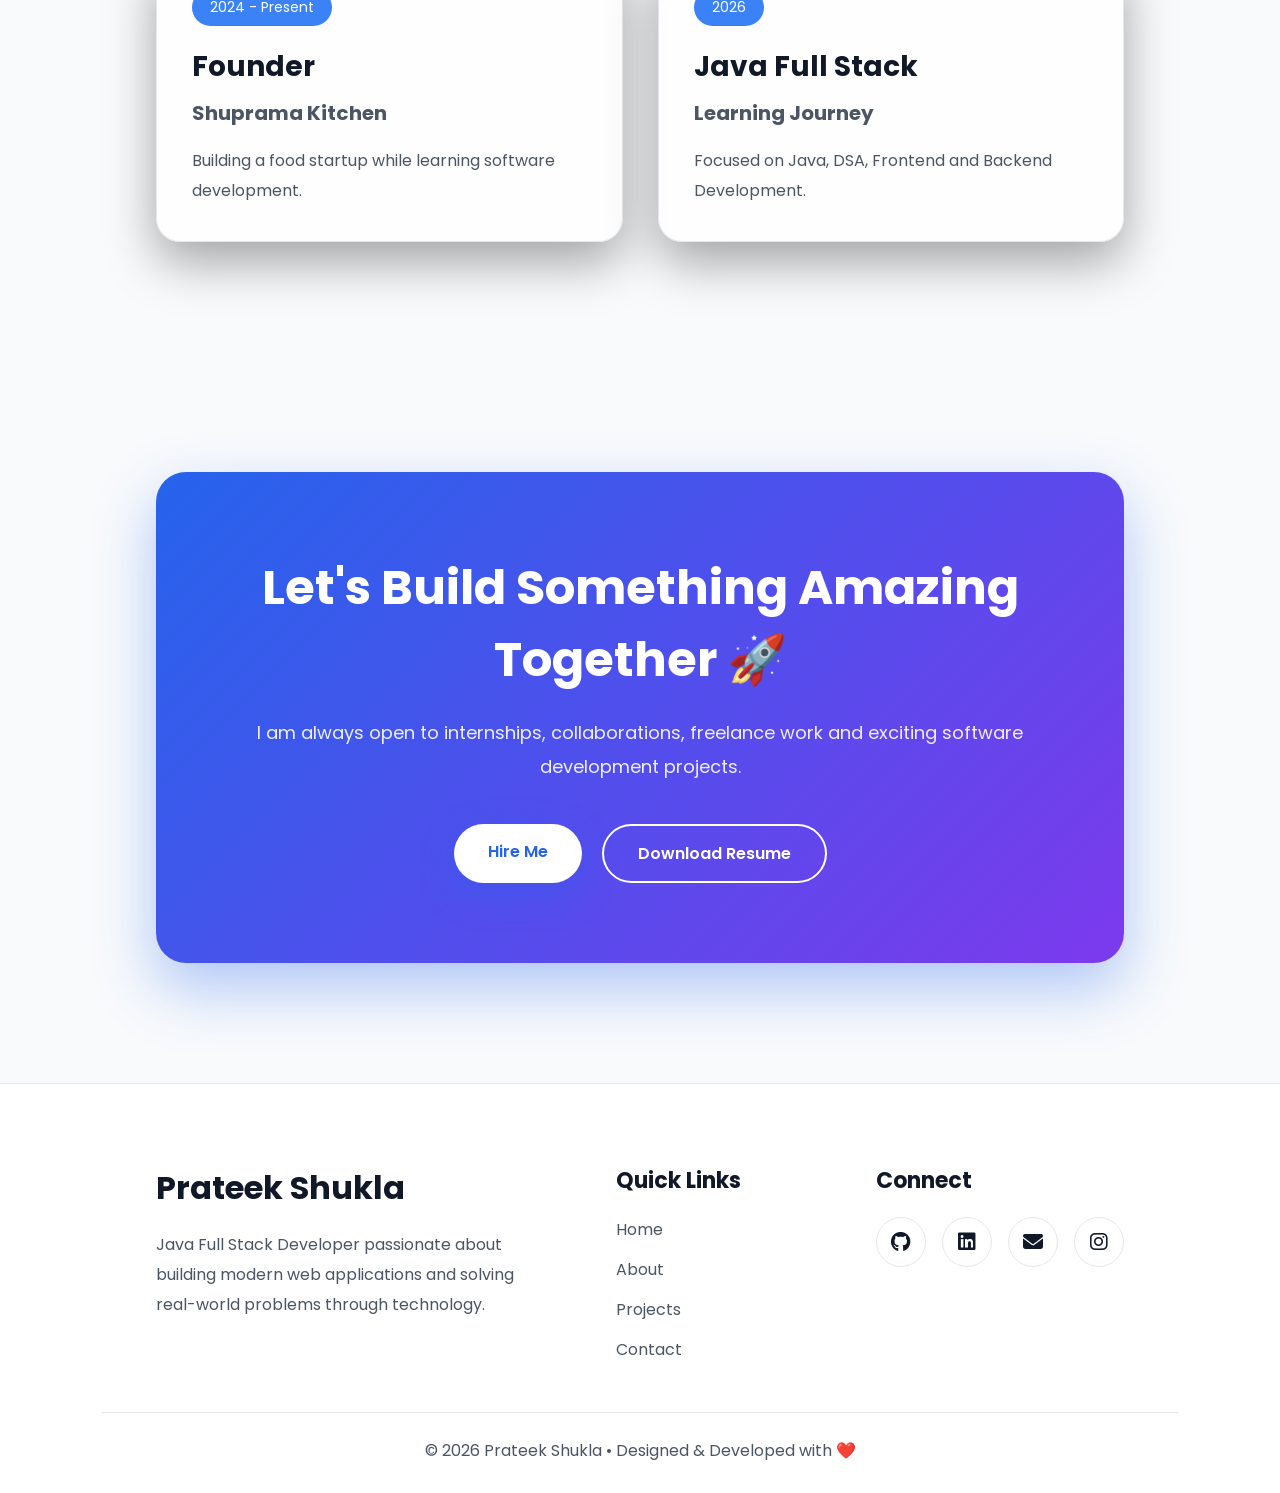
==== commit 891cbf6e: "Update graduation year and learning hours target" ====
--- a/index.html
+++ b/index.html
@@ -303,7 +303,7 @@
 
             <i class="fa-solid fa-graduation-cap"></i>
 
-            <h2>2029</h2>
+            <h2>2028</h2>
 
             <p>B.Tech Graduation</p>
 
@@ -313,7 +313,7 @@
 
             <i class="fa-solid fa-fire"></i>
 
-            <h2 class="counter" data-target="1000">0</h2>
+            <h2 class="counter" data-target="750">0</h2>
 
             <p>Hours of Learning</p>
 
@@ -775,4 +775,4 @@
 
 </body>
 
-</html>+</html>
--- a/css/style.css
+++ b/css/style.css
@@ -1561,6 +1561,25 @@
 backdrop-filter:blur(18px);
 
 }
+.project-buttons .primary-btn{
+
+background:#2563EB;
+
+color:#fff !important;
+
+display:inline-flex;
+
+align-items:center;
+
+justify-content:center;
+
+min-width:160px;
+
+min-height:52px;
+
+font-weight:600;
+
+}
 
 /* =========================================================
                 END OF STYLE.CSS
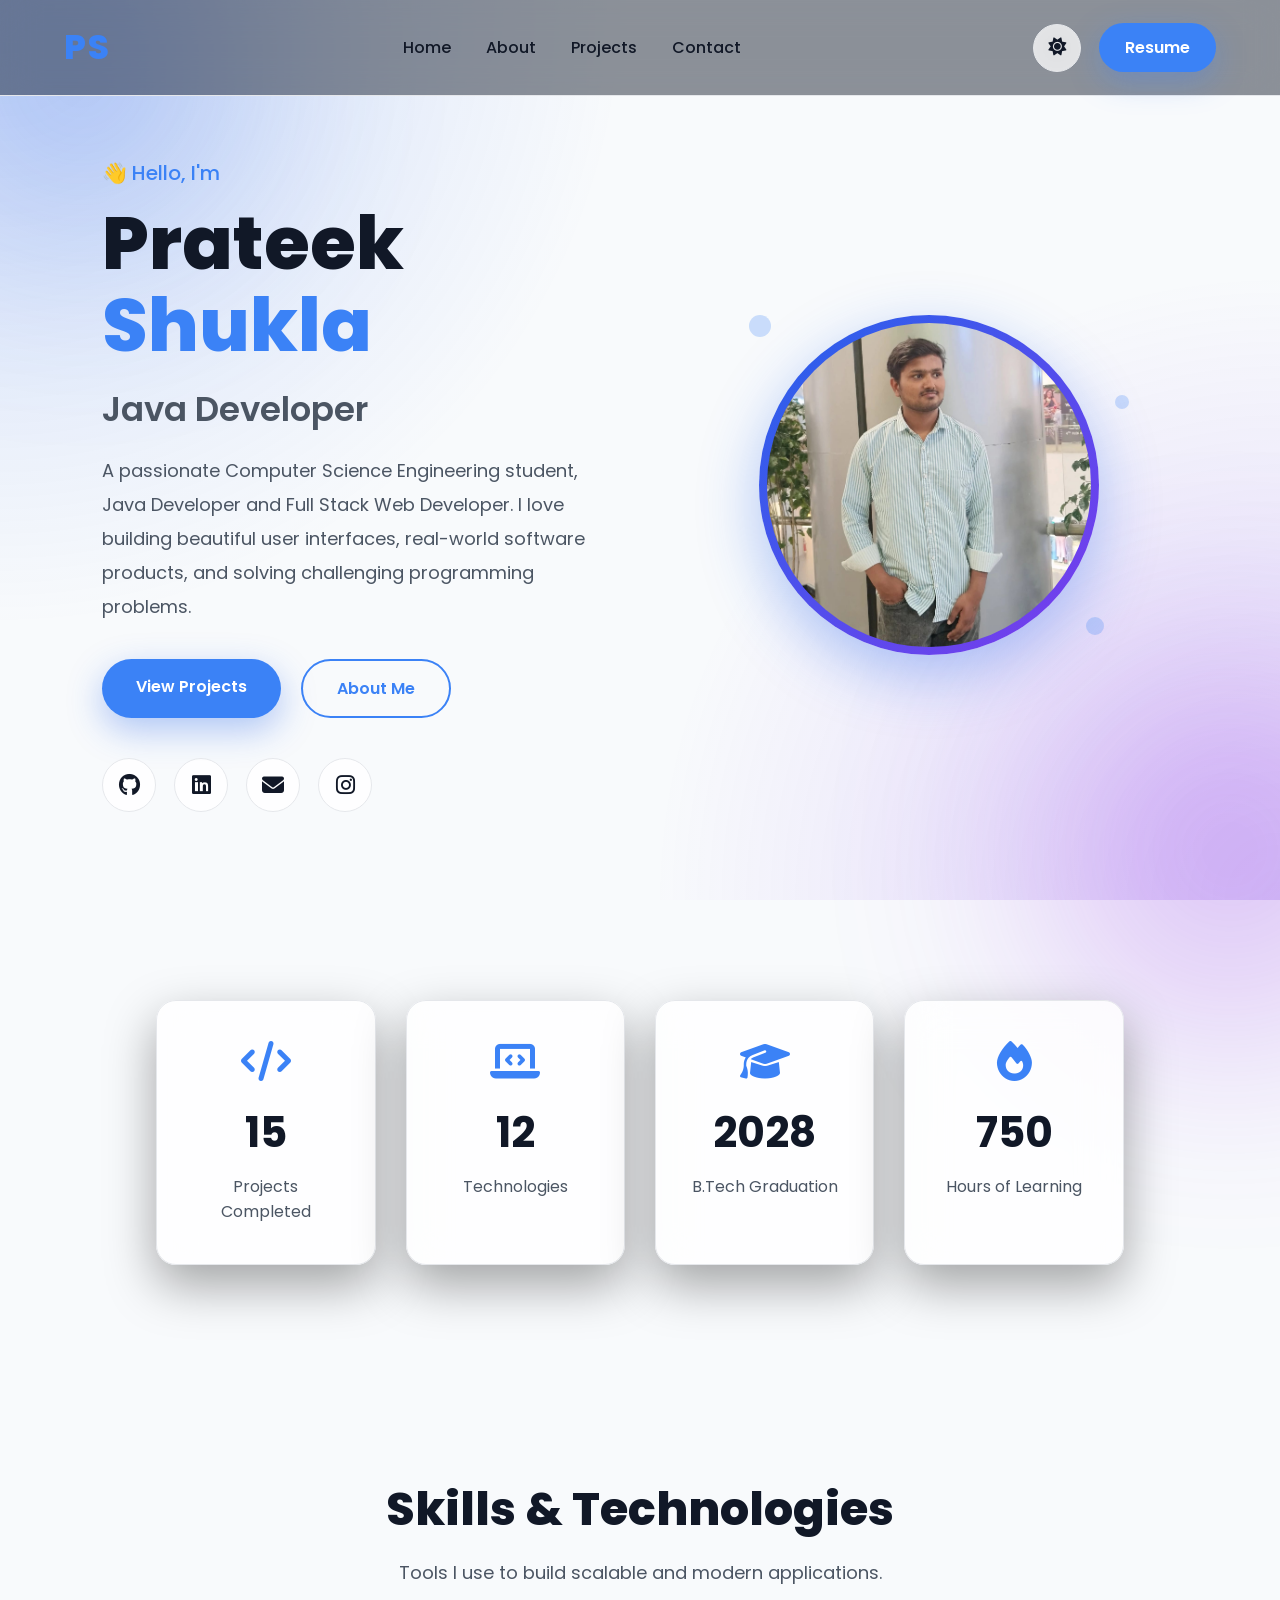
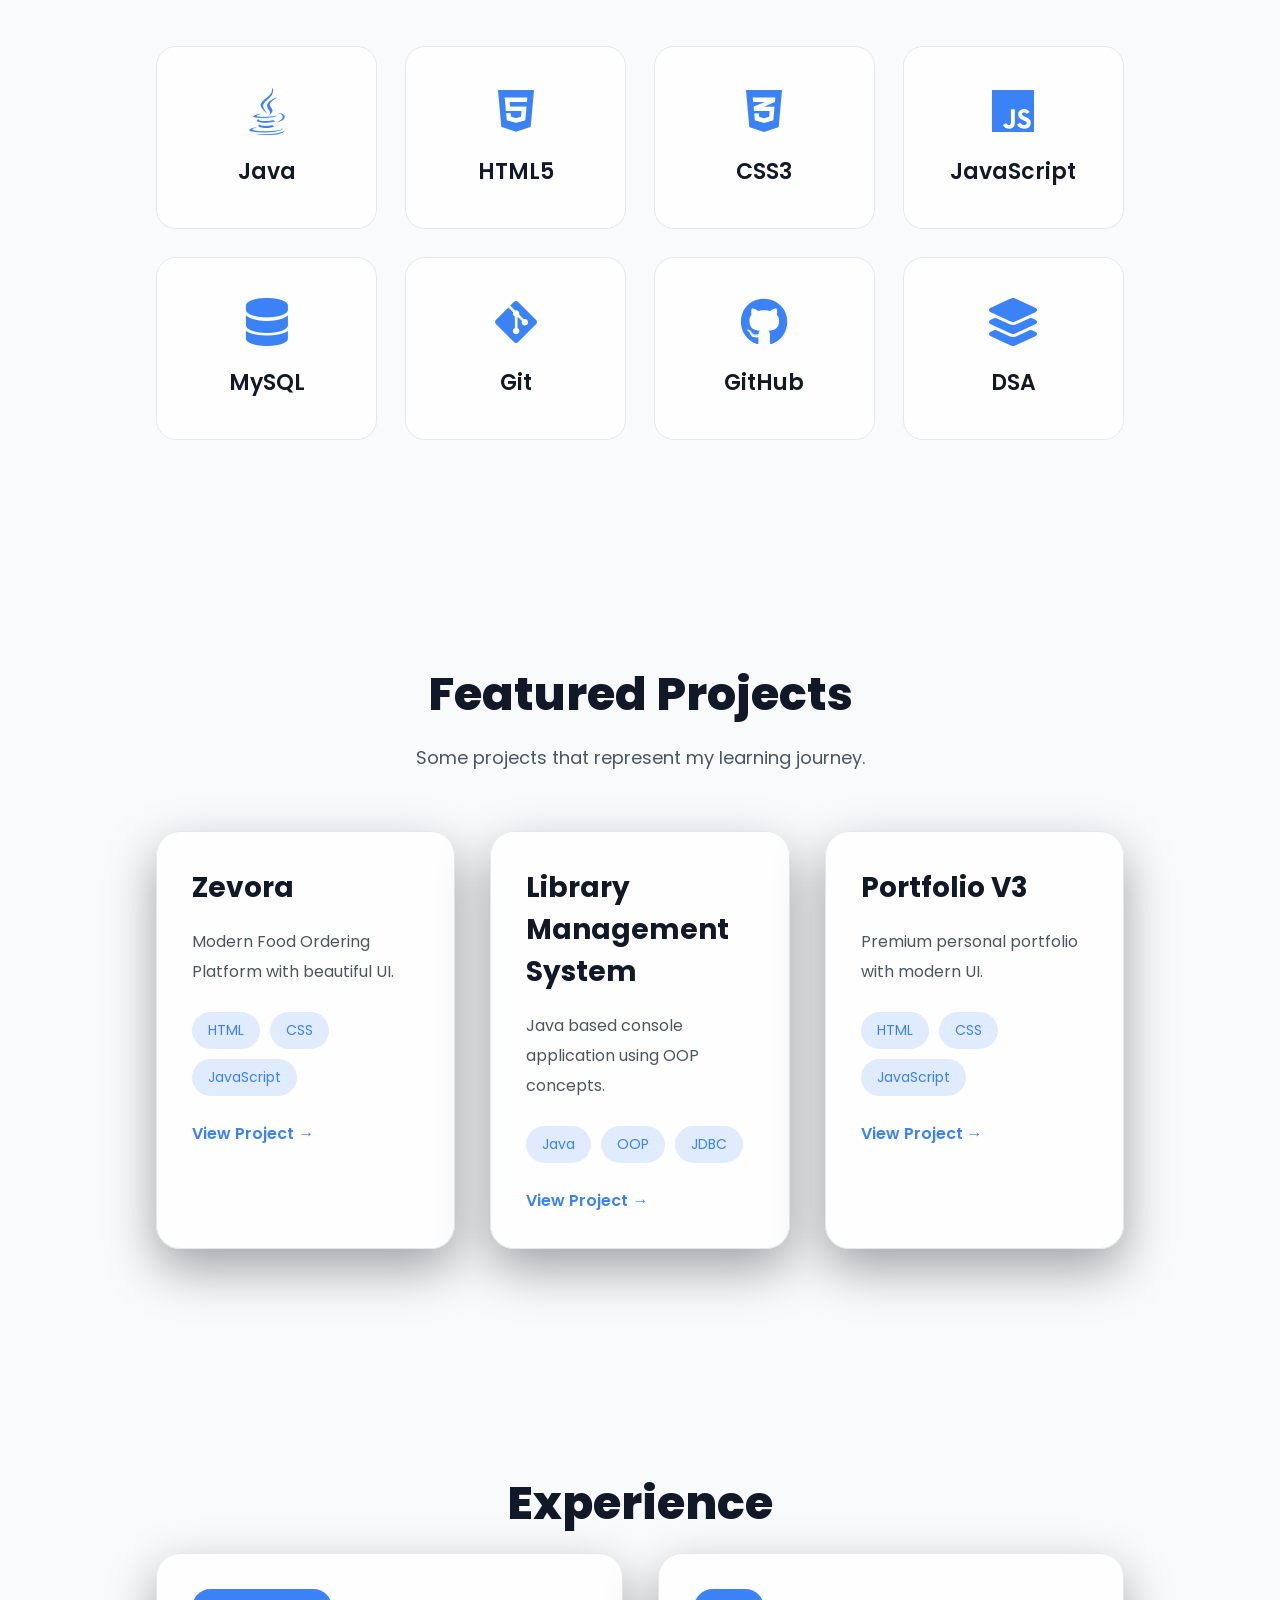
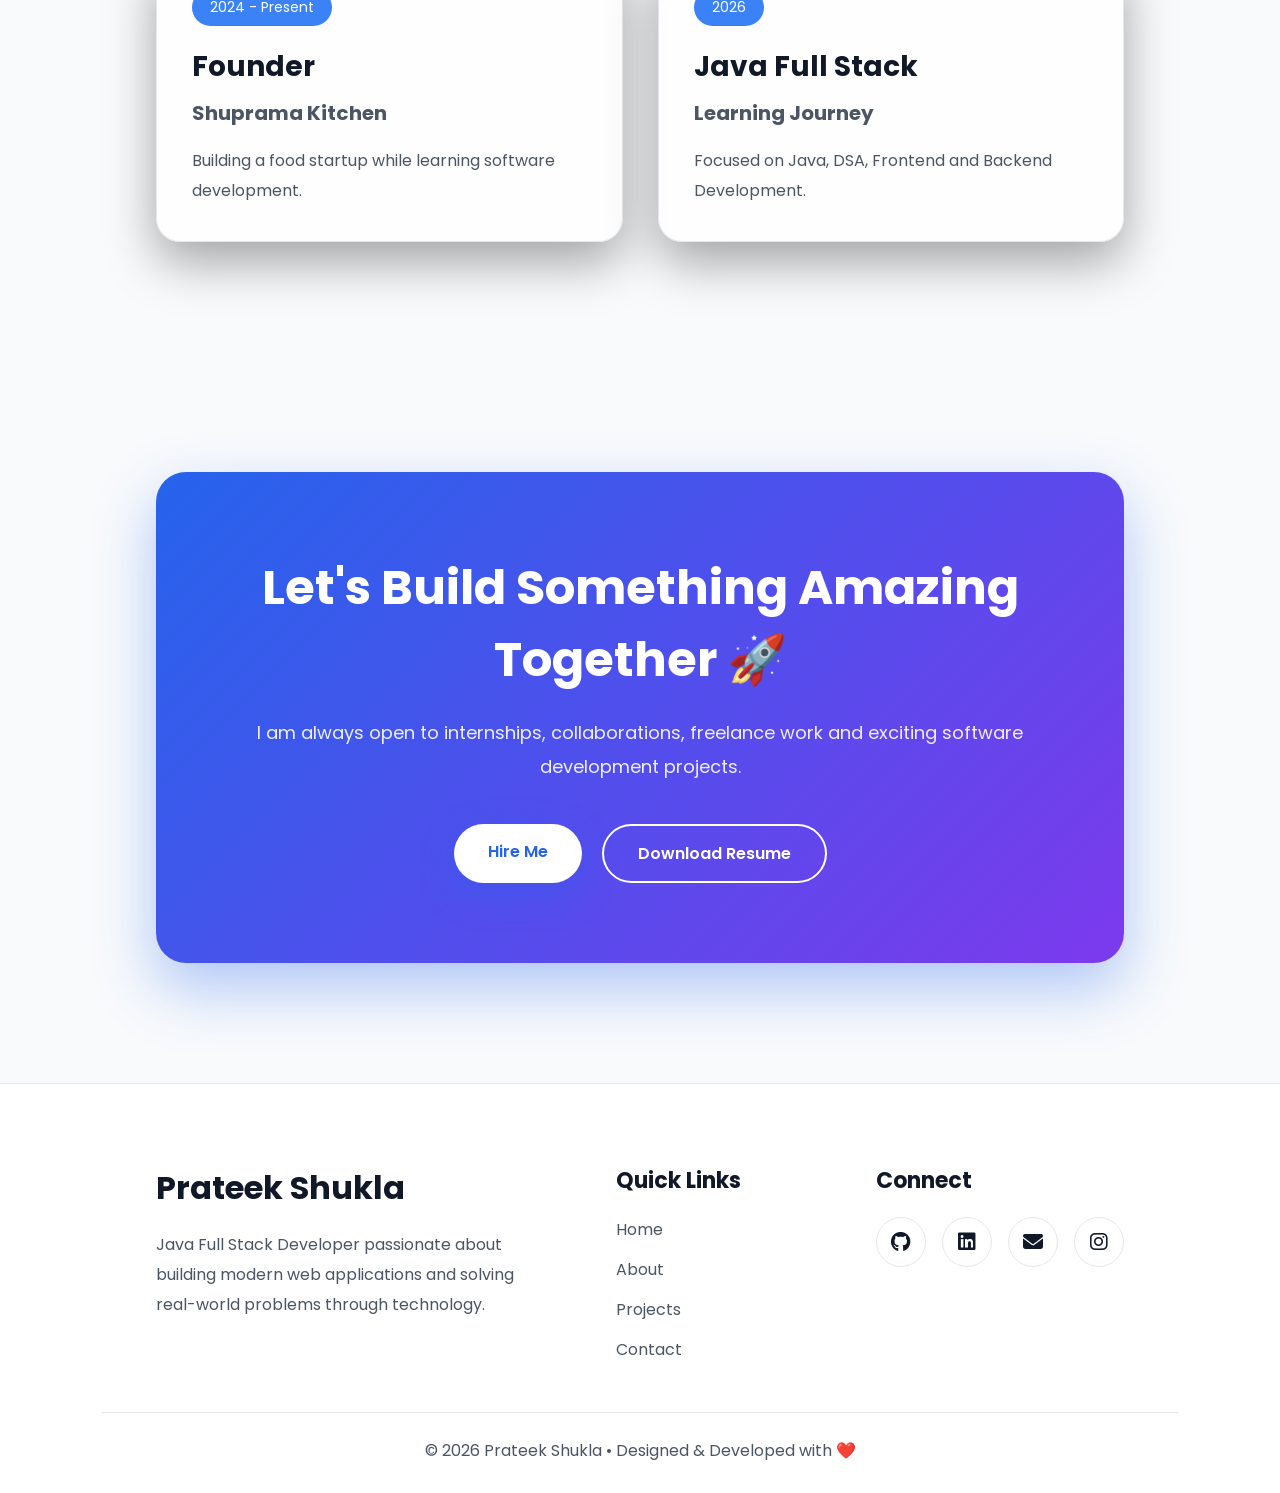
==== commit d3063b48: "Fixed responsive CSS on home page" ====
--- a/index.html
+++ b/index.html
@@ -39,8 +39,8 @@
 <link rel="stylesheet"
 href="css/animations.css">
 
-<!--<link rel="stylesheet"
-href="css/responsive.css">-->
+<link rel="stylesheet"
+href="css/responsive.css">
 
 </head>
 
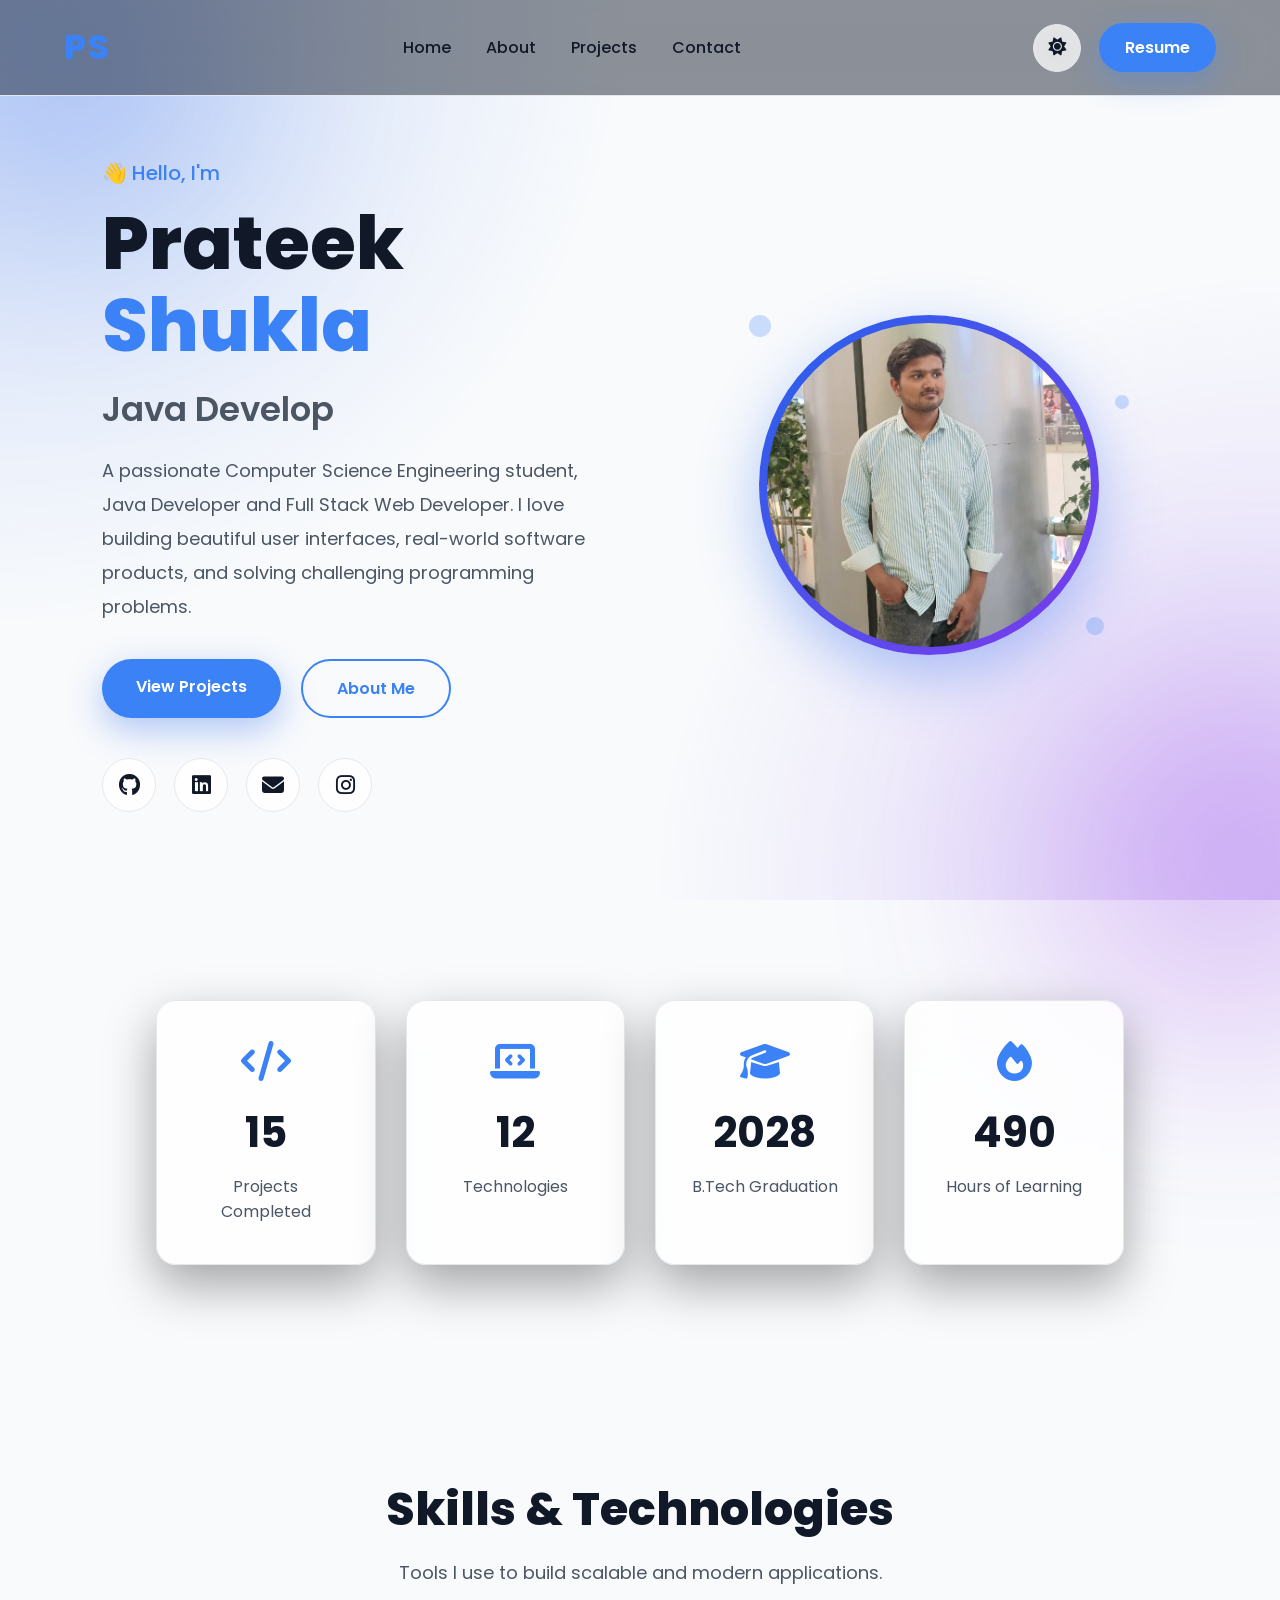
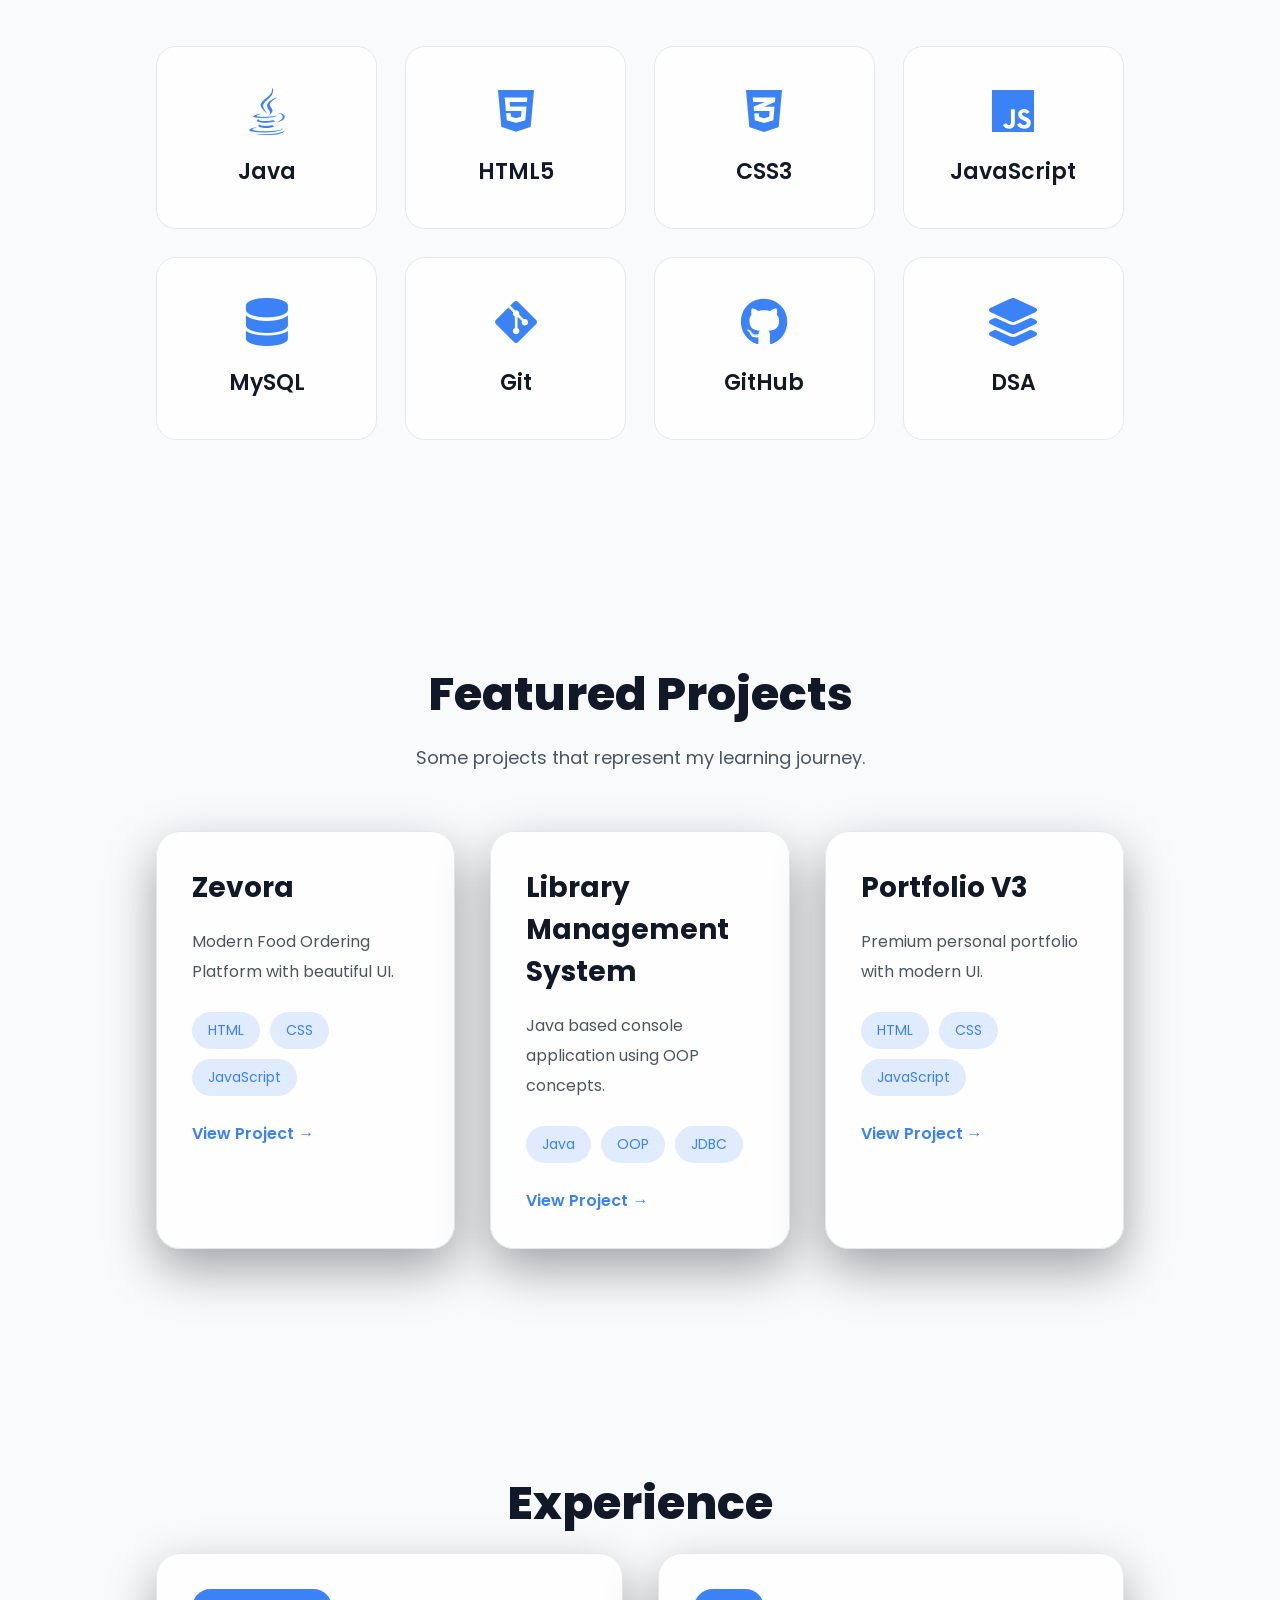
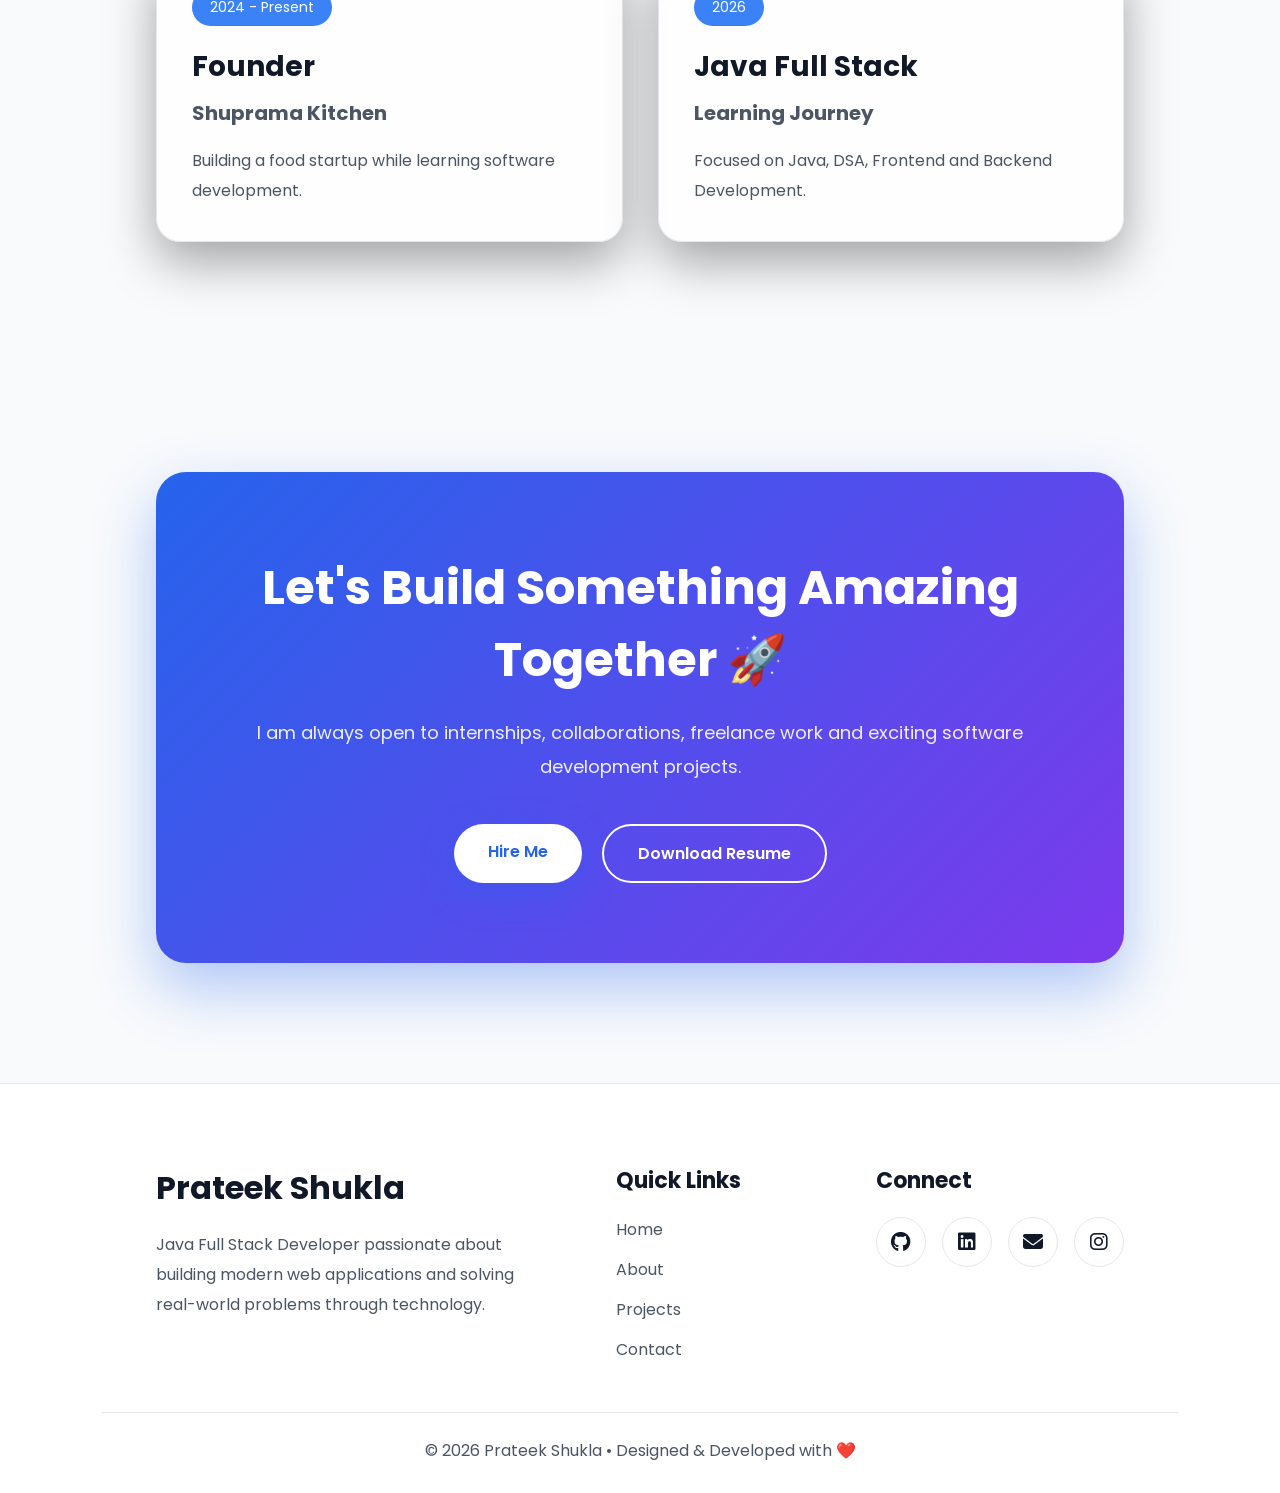
==== commit 9771f4b2: "Added favicon and Open Graph tags" ====
--- a/index.html
+++ b/index.html
@@ -13,6 +13,30 @@
 Prateek Shukla | Portfolio
 
 </title>
+
+<meta name="description" content="Official portfolio of Prateek Shukla, B.Tech CSE student, Java Developer, Full Stack Web Developer and Founder of Shuprama Kitchen.">
+
+<meta name="keywords" content="Prateek Shukla, Portfolio, Java Developer, Full Stack Developer, Web Developer, B.Tech CSE, Shuprama Kitchen">
+
+<meta name="author" content="Prateek Shukla">
+
+<meta name="robots" content="index, follow">
+
+<meta name="theme-color" content="#2563EB">
+
+<meta property="og:title" content="Prateek Shukla | Portfolio">
+
+<meta property="og:description" content="Official Portfolio of Prateek Shukla - Java Developer, Full Stack Web Developer and B.Tech CSE Student.">
+
+<meta property="og:type" content="website">
+
+<meta property="og:url" content="https://prateekshukla.site">
+
+<meta property="og:image" content="https://prateekshukla.site/assets/profile.png">
+
+<meta property="og:site_name" content="Prateek Shukla Portfolio">
+
+<link rel="icon" type="image/png" href="assets/favicon.png">
 
 <meta name="description"
 content="Official Portfolio of Prateek Shukla - Java Full Stack Developer">
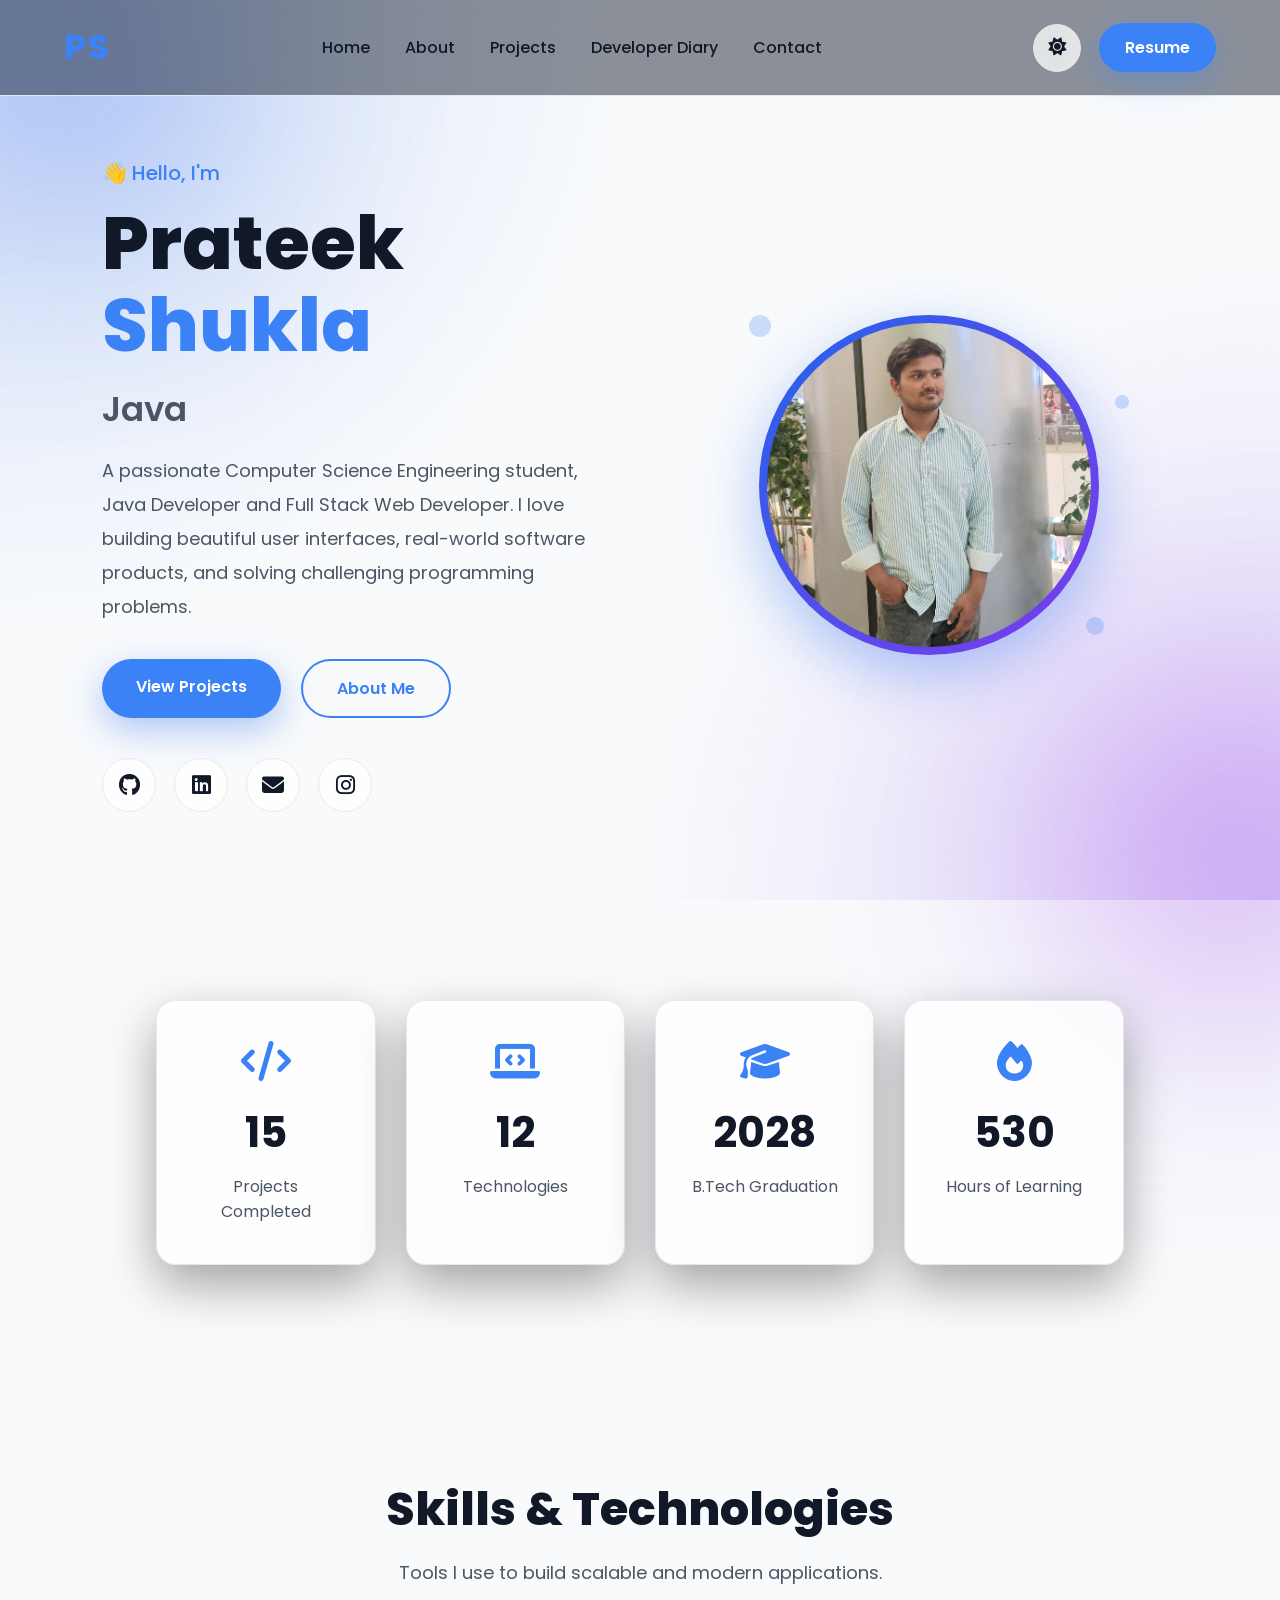
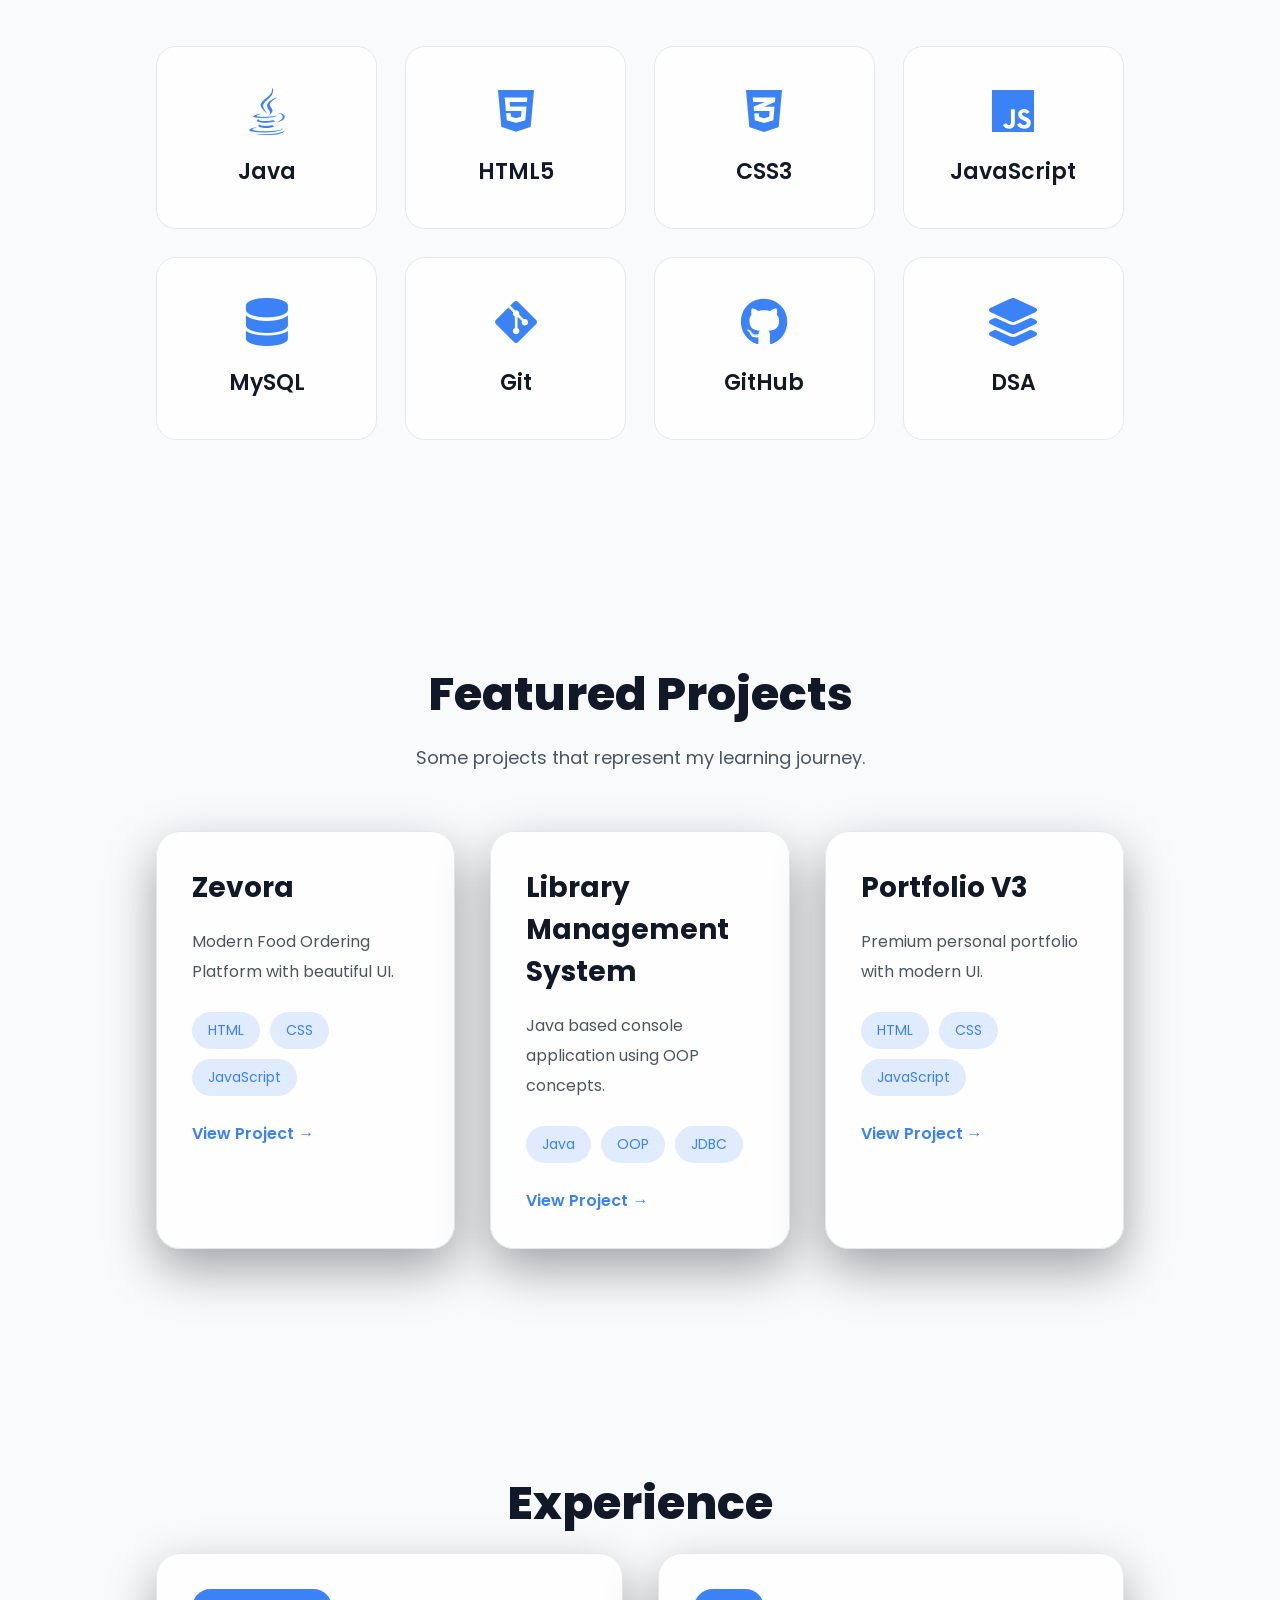
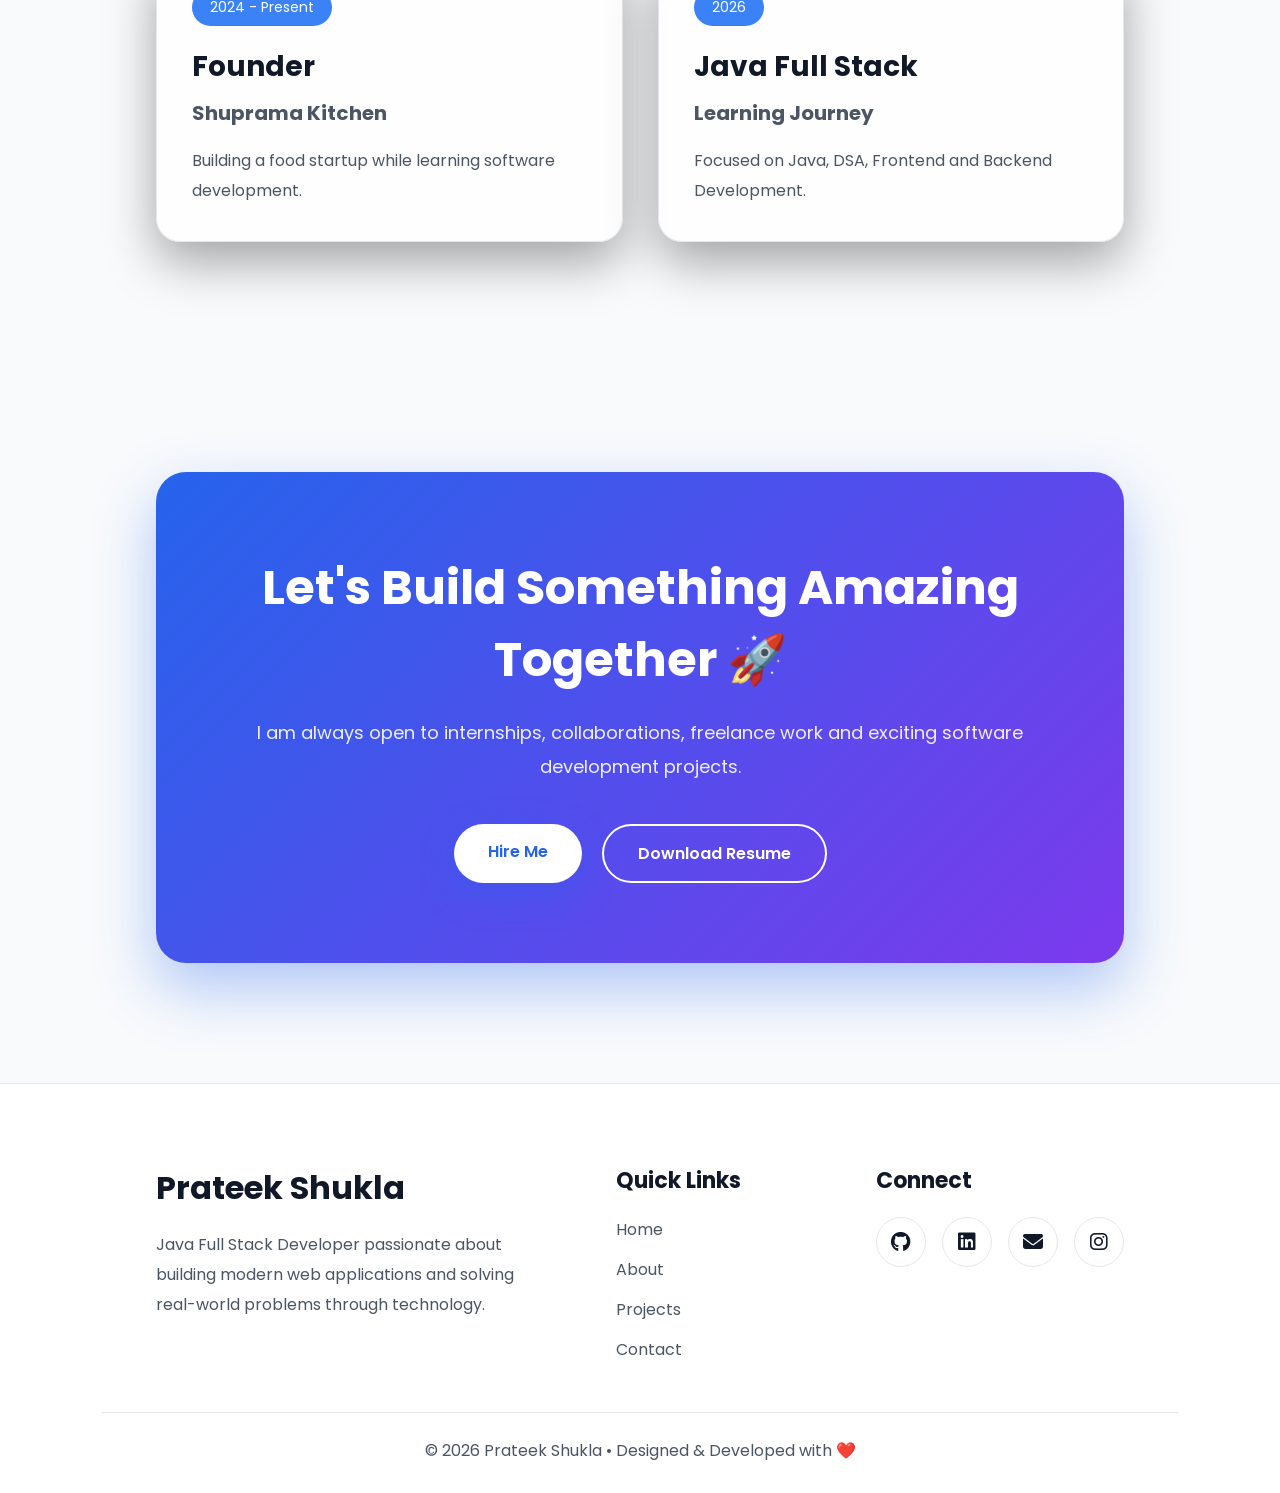
==== commit f970deaa: "Added Developer Diary page" ====
--- a/index.html
+++ b/index.html
@@ -131,6 +131,12 @@
 Projects
 
 </a>
+
+</li>
+
+<li> 
+
+<a href="developer-diary.html">Developer Diary</a>
 
 </li>
 
--- a/css/responsive.css
+++ b/css/responsive.css
@@ -834,4 +834,21 @@
 
 /* ==========================================
         END
-========================================== */+========================================== */
+@media(max-width:768px){
+
+.article-actions{
+
+flex-direction:column;
+
+}
+
+.article-actions button{
+
+width:100%;
+
+justify-content:center;
+
+}
+
+}
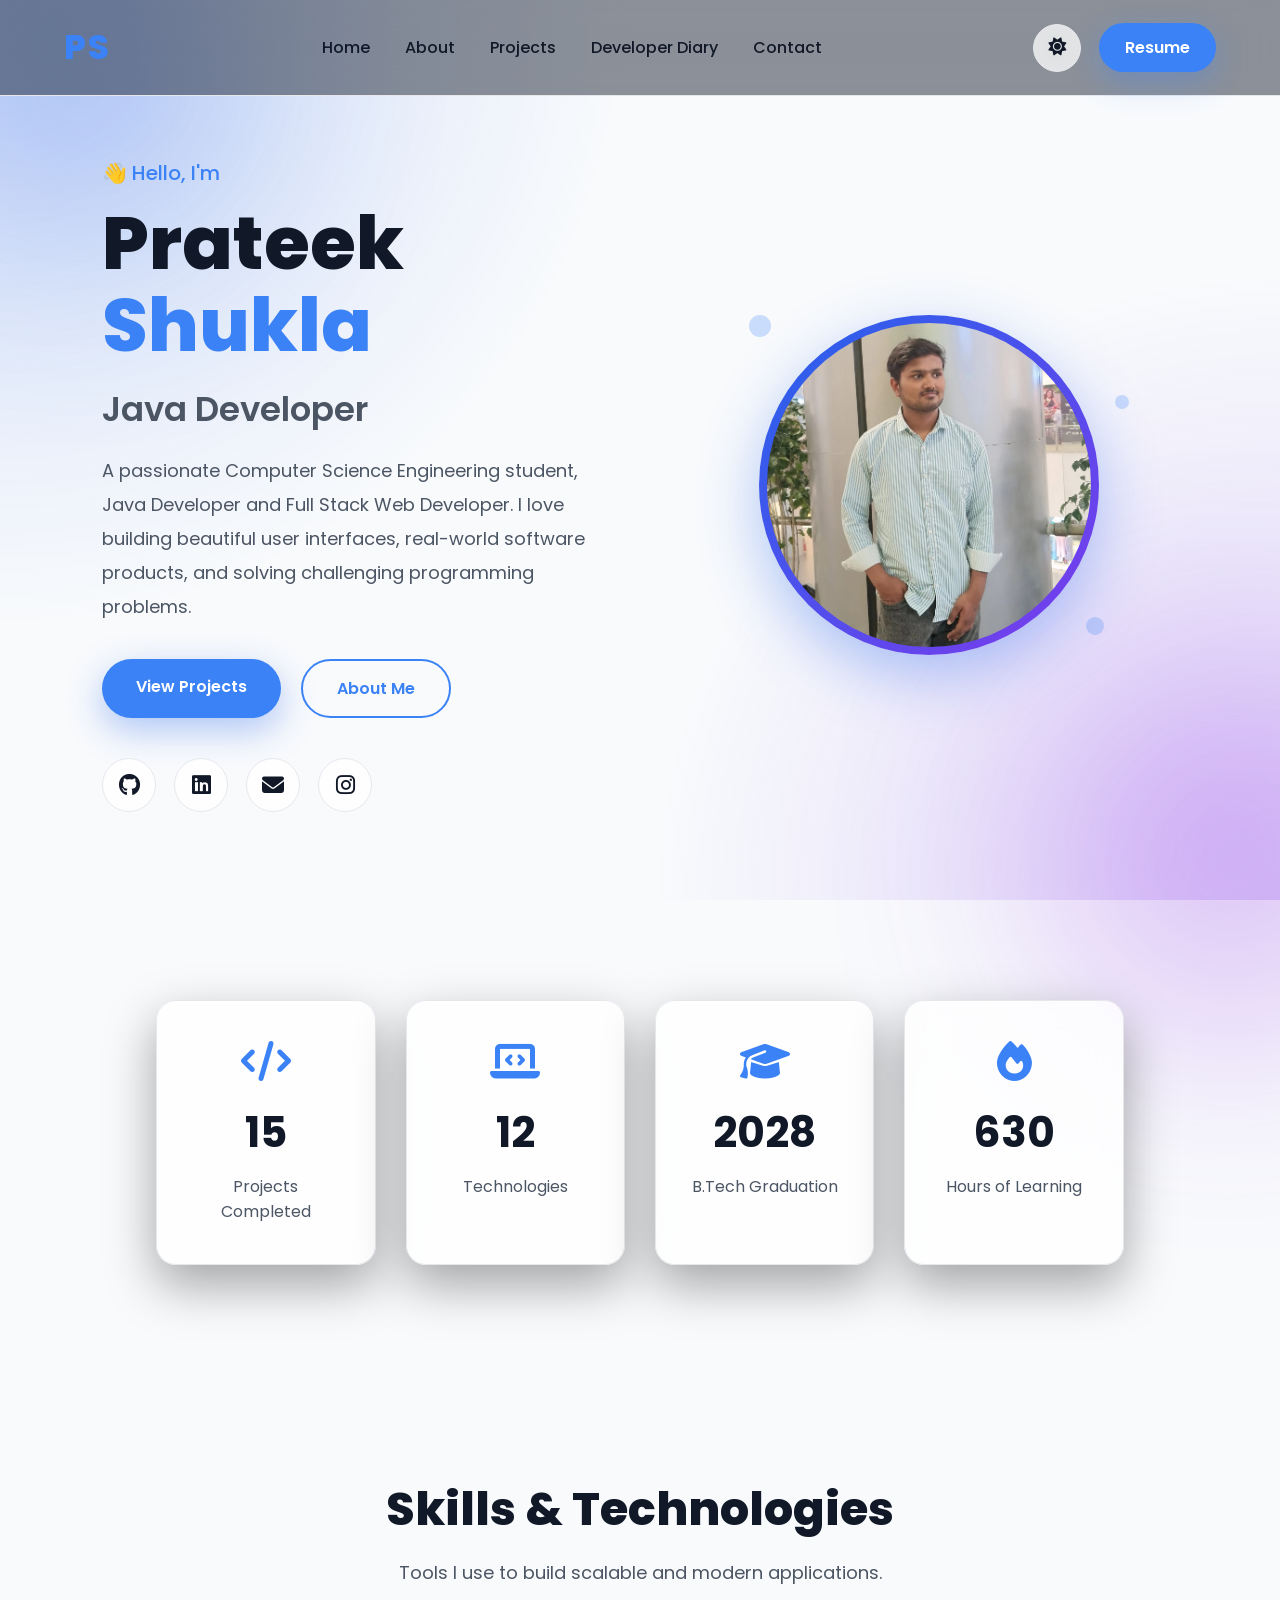
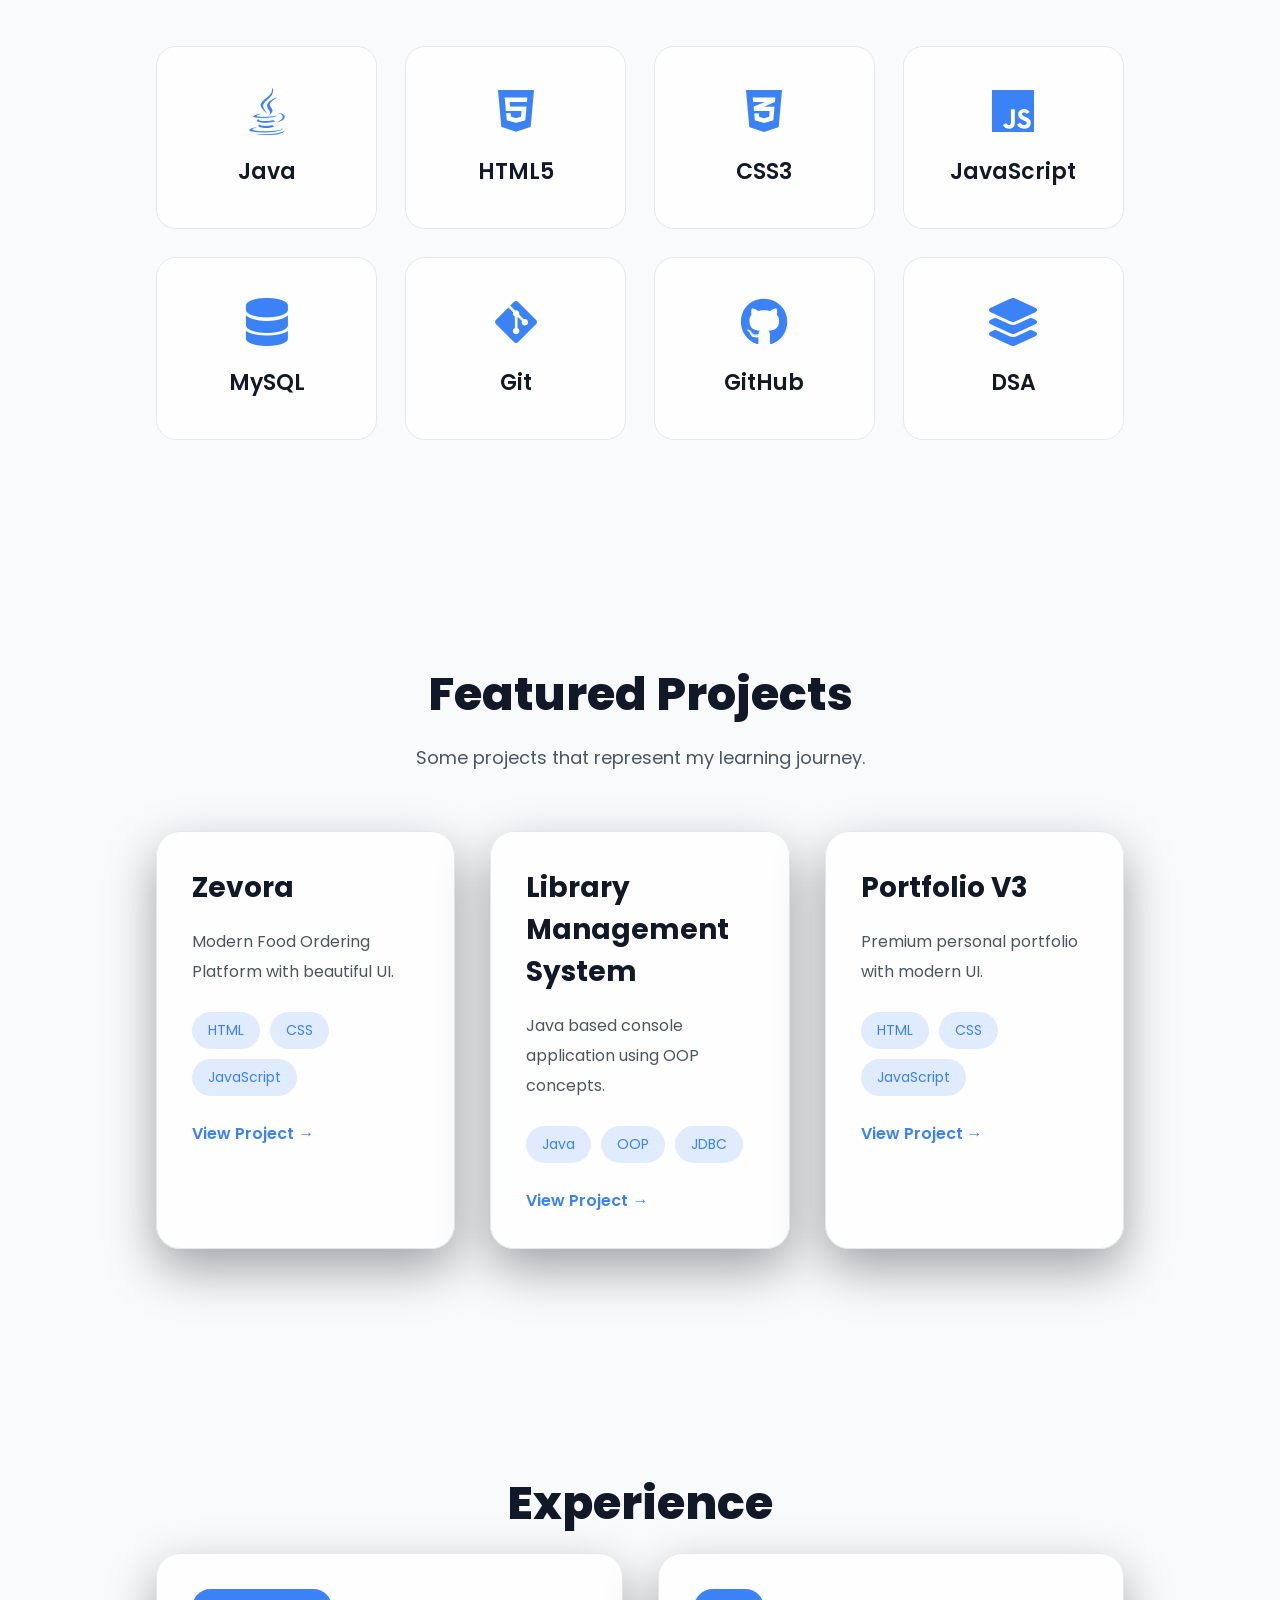
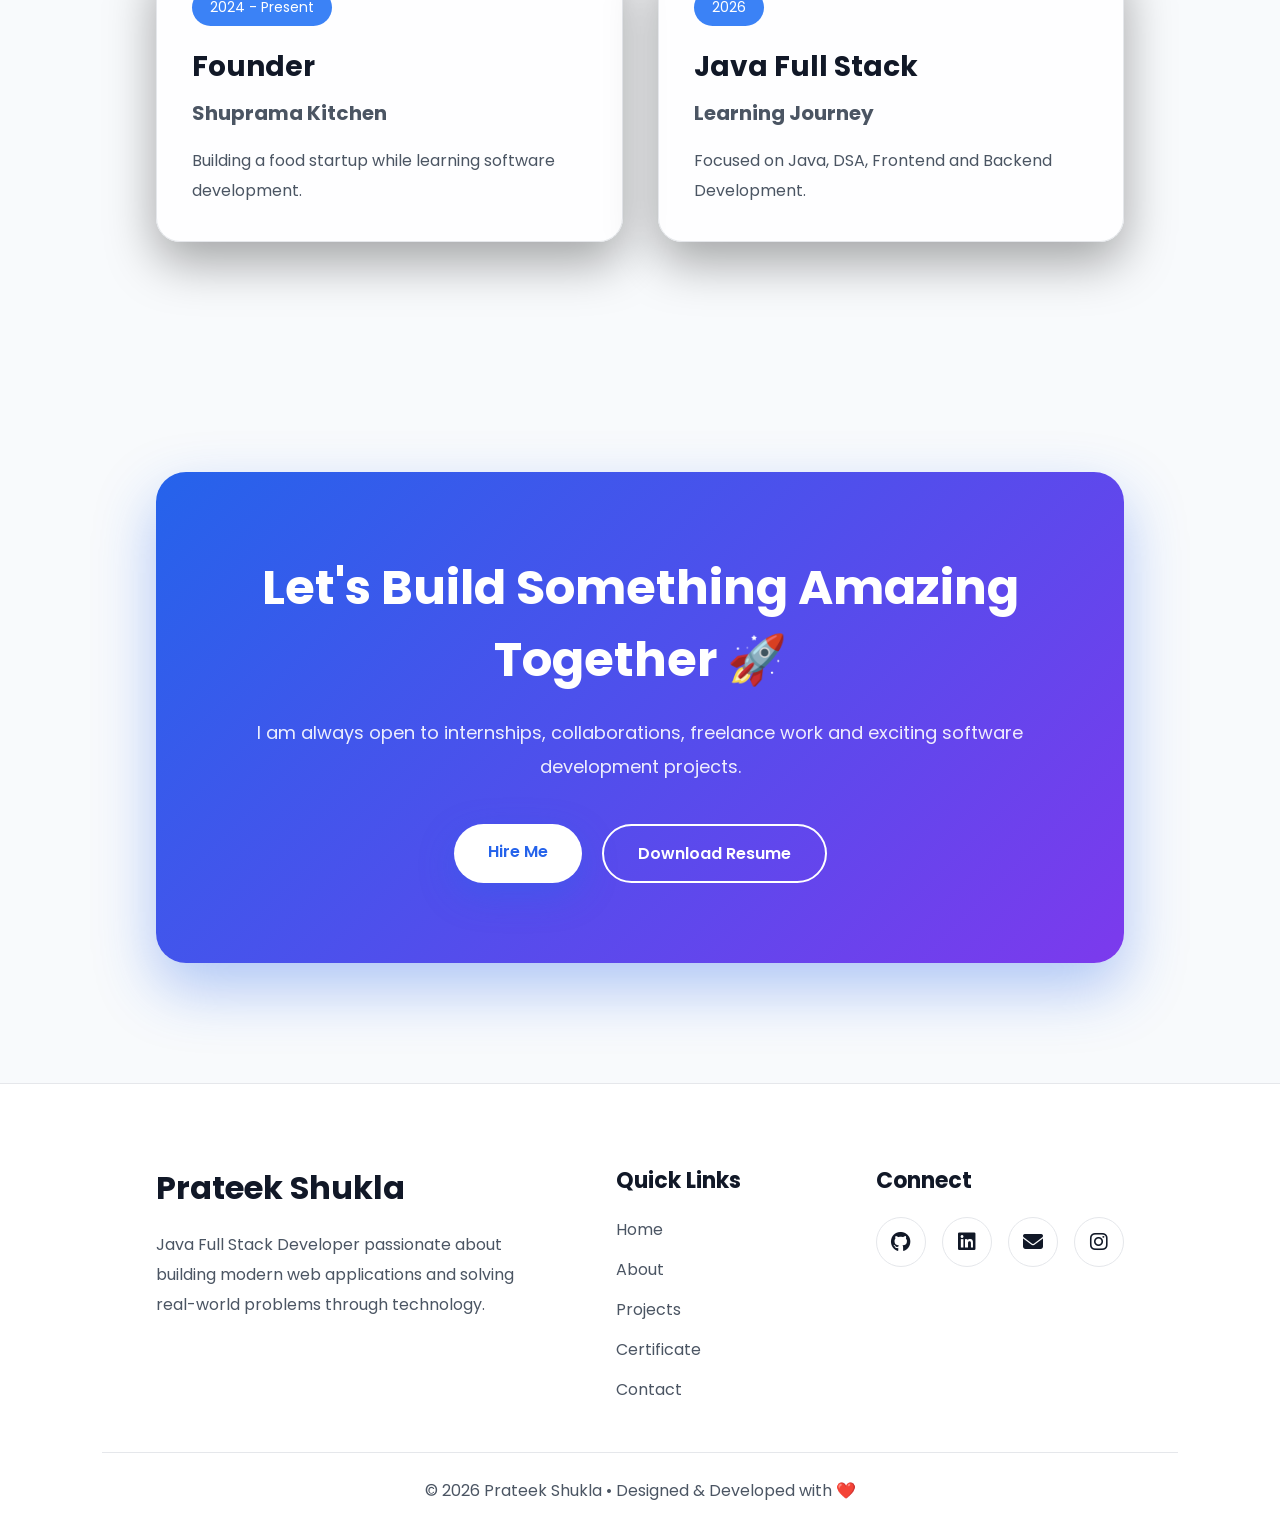
==== commit 1506c435: "Added nav button" ====
--- a/index.html
+++ b/index.html
@@ -732,6 +732,9 @@
 
 <li><a href="projects.html">Projects</a></li>
 
+<li><a href="certificate.html">Certificate</a></li>
+
+
 <li><a href="contact.html">Contact</a></li>
 
 </ul>
--- a/css/responsive.css
+++ b/css/responsive.css
@@ -851,4 +851,231 @@
 
 }
 
+}
+/* ==========================================================
+                CERTIFICATE RESPONSIVE
+========================================================== */
+
+@media (max-width:1200px){
+
+.certificate-grid{
+
+grid-template-columns:repeat(2,1fr);
+
+}
+
+}
+
+@media (max-width:992px){
+
+.certificate-hero{
+
+padding:140px 6% 80px;
+
+}
+
+.certificate-hero h1{
+
+font-size:52px;
+
+}
+
+.certificate-stats{
+
+grid-template-columns:repeat(2,1fr);
+
+}
+
+.certificate-grid{
+
+grid-template-columns:1fr;
+
+}
+
+.journey-card{
+
+padding:45px;
+
+}
+
+}
+
+@media (max-width:768px){
+
+.certificate-hero{
+
+padding:120px 20px 70px;
+
+}
+
+.certificate-hero h1{
+
+font-size:38px;
+
+}
+
+.certificate-hero p{
+
+font-size:17px;
+
+line-height:30px;
+
+}
+
+.certificate-gallery{
+
+padding:0 20px 70px;
+
+}
+
+.section-heading h2{
+
+font-size:34px;
+
+}
+
+.section-heading p{
+
+font-size:16px;
+
+line-height:30px;
+
+}
+
+.certificate-stats{
+
+grid-template-columns:1fr;
+
+gap:18px;
+
+}
+
+.certificate-card{
+
+border-radius:22px;
+
+}
+
+.certificate-image{
+
+height:220px;
+
+}
+
+.certificate-content{
+
+padding:24px;
+
+}
+
+.certificate-content h3{
+
+font-size:24px;
+
+}
+
+.certificate-content p{
+
+font-size:15px;
+
+line-height:28px;
+
+}
+
+.certificate-meta{
+
+flex-direction:column;
+
+align-items:flex-start;
+
+gap:10px;
+
+}
+
+.certificate-buttons{
+
+flex-direction:column;
+
+}
+
+.certificate-buttons a{
+
+width:100%;
+
+}
+
+.journey-card{
+
+padding:30px;
+
+}
+
+.journey-card h2{
+
+font-size:32px;
+
+}
+
+.journey-card p{
+
+font-size:16px;
+
+line-height:30px;
+
+}
+
+}
+
+@media (max-width:480px){
+
+.certificate-hero h1{
+
+font-size:30px;
+
+}
+
+.hero-badge{
+
+font-size:13px;
+
+padding:8px 18px;
+
+}
+
+.certificate-image{
+
+height:190px;
+
+}
+
+.certificate-content{
+
+padding:20px;
+
+}
+
+.certificate-content h3{
+
+font-size:22px;
+
+}
+
+.section-heading h2{
+
+font-size:28px;
+
+}
+
+.journey-card{
+
+padding:24px;
+
+}
+
+.journey-card h2{
+
+font-size:26px;
+
+}
+
 }
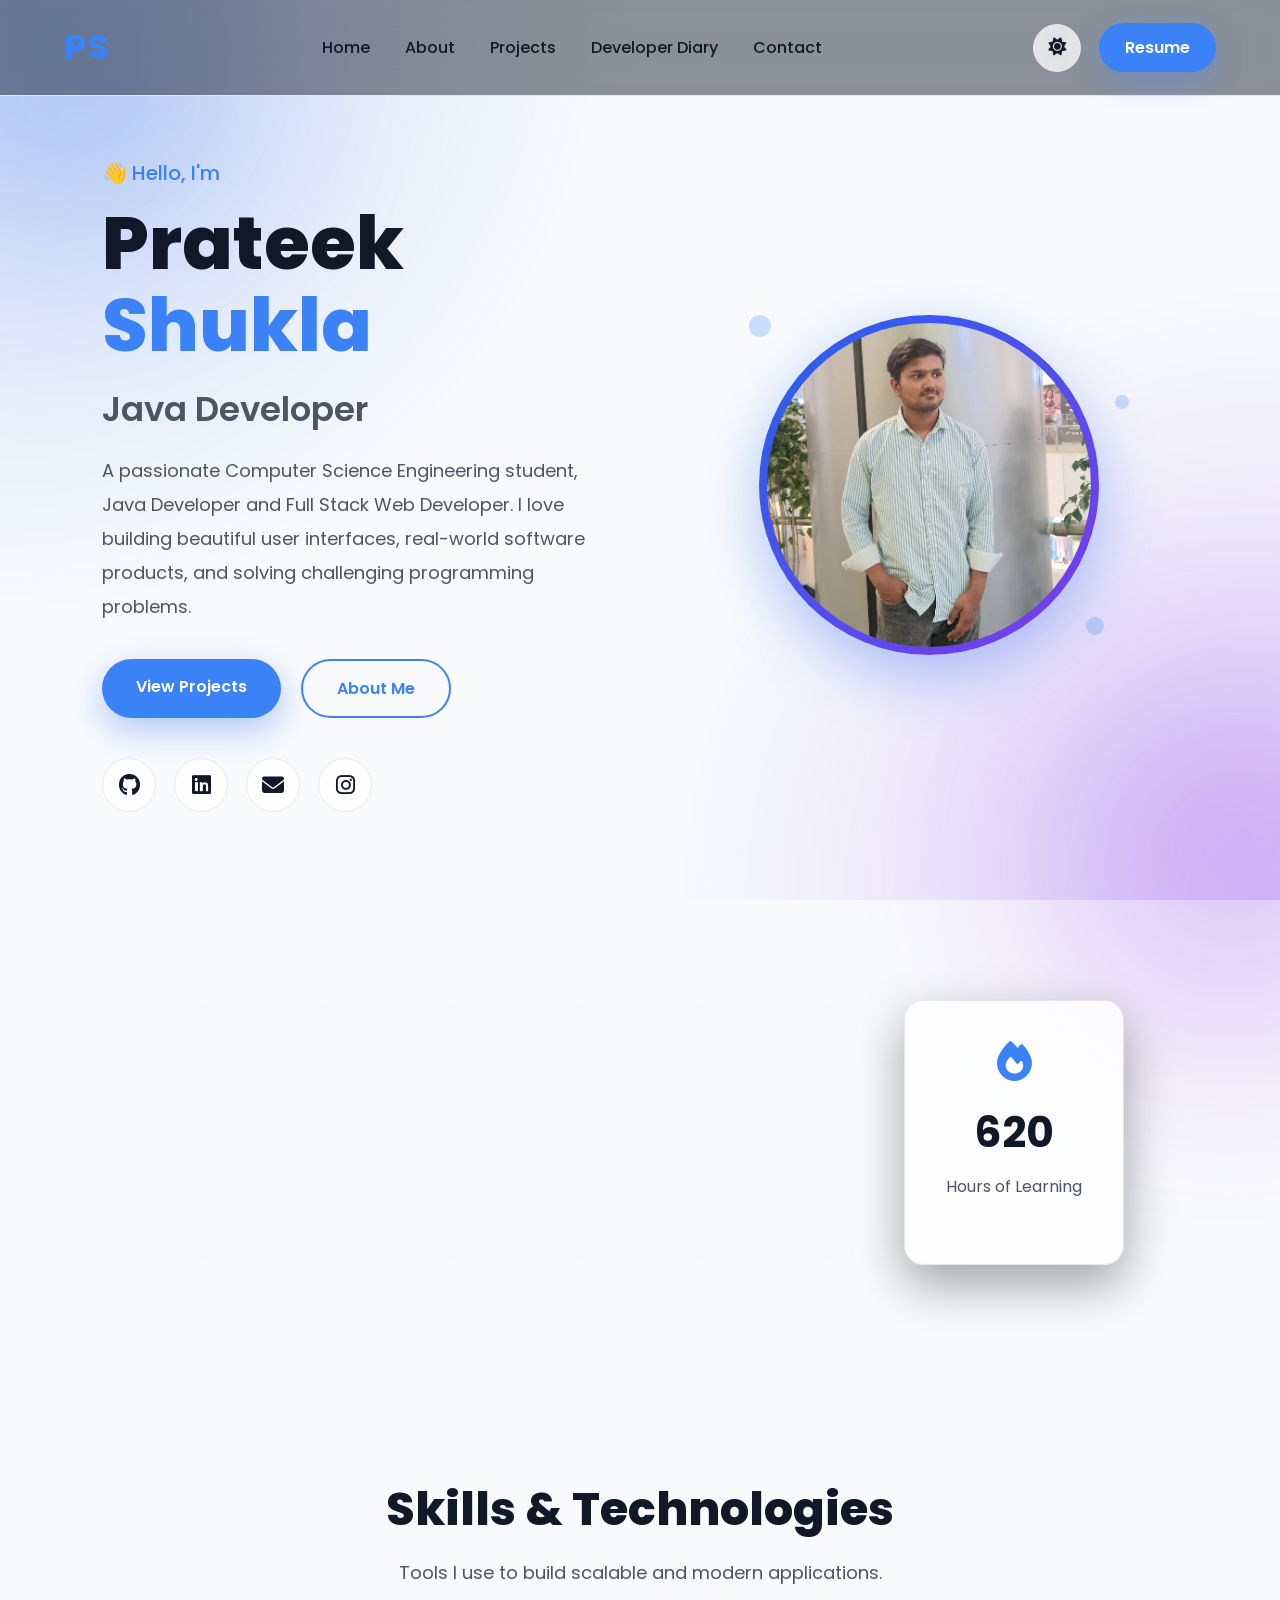
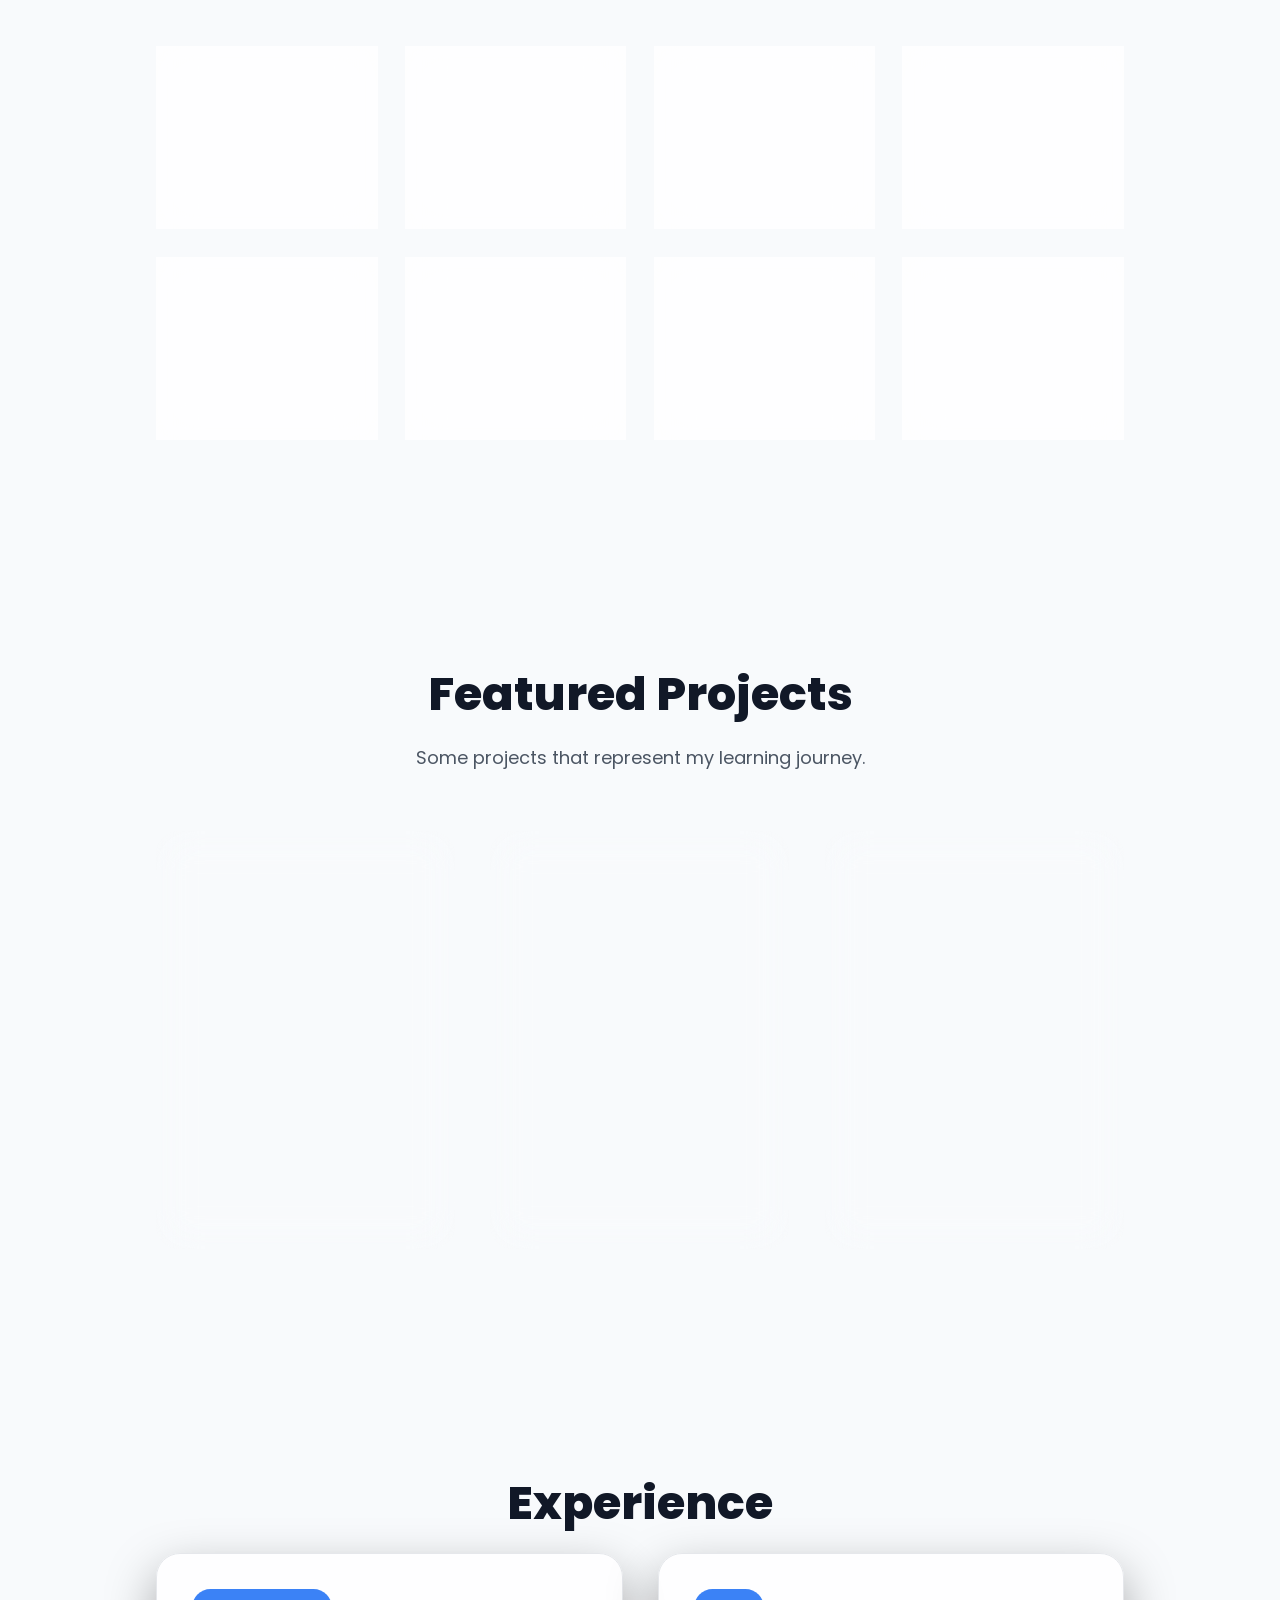
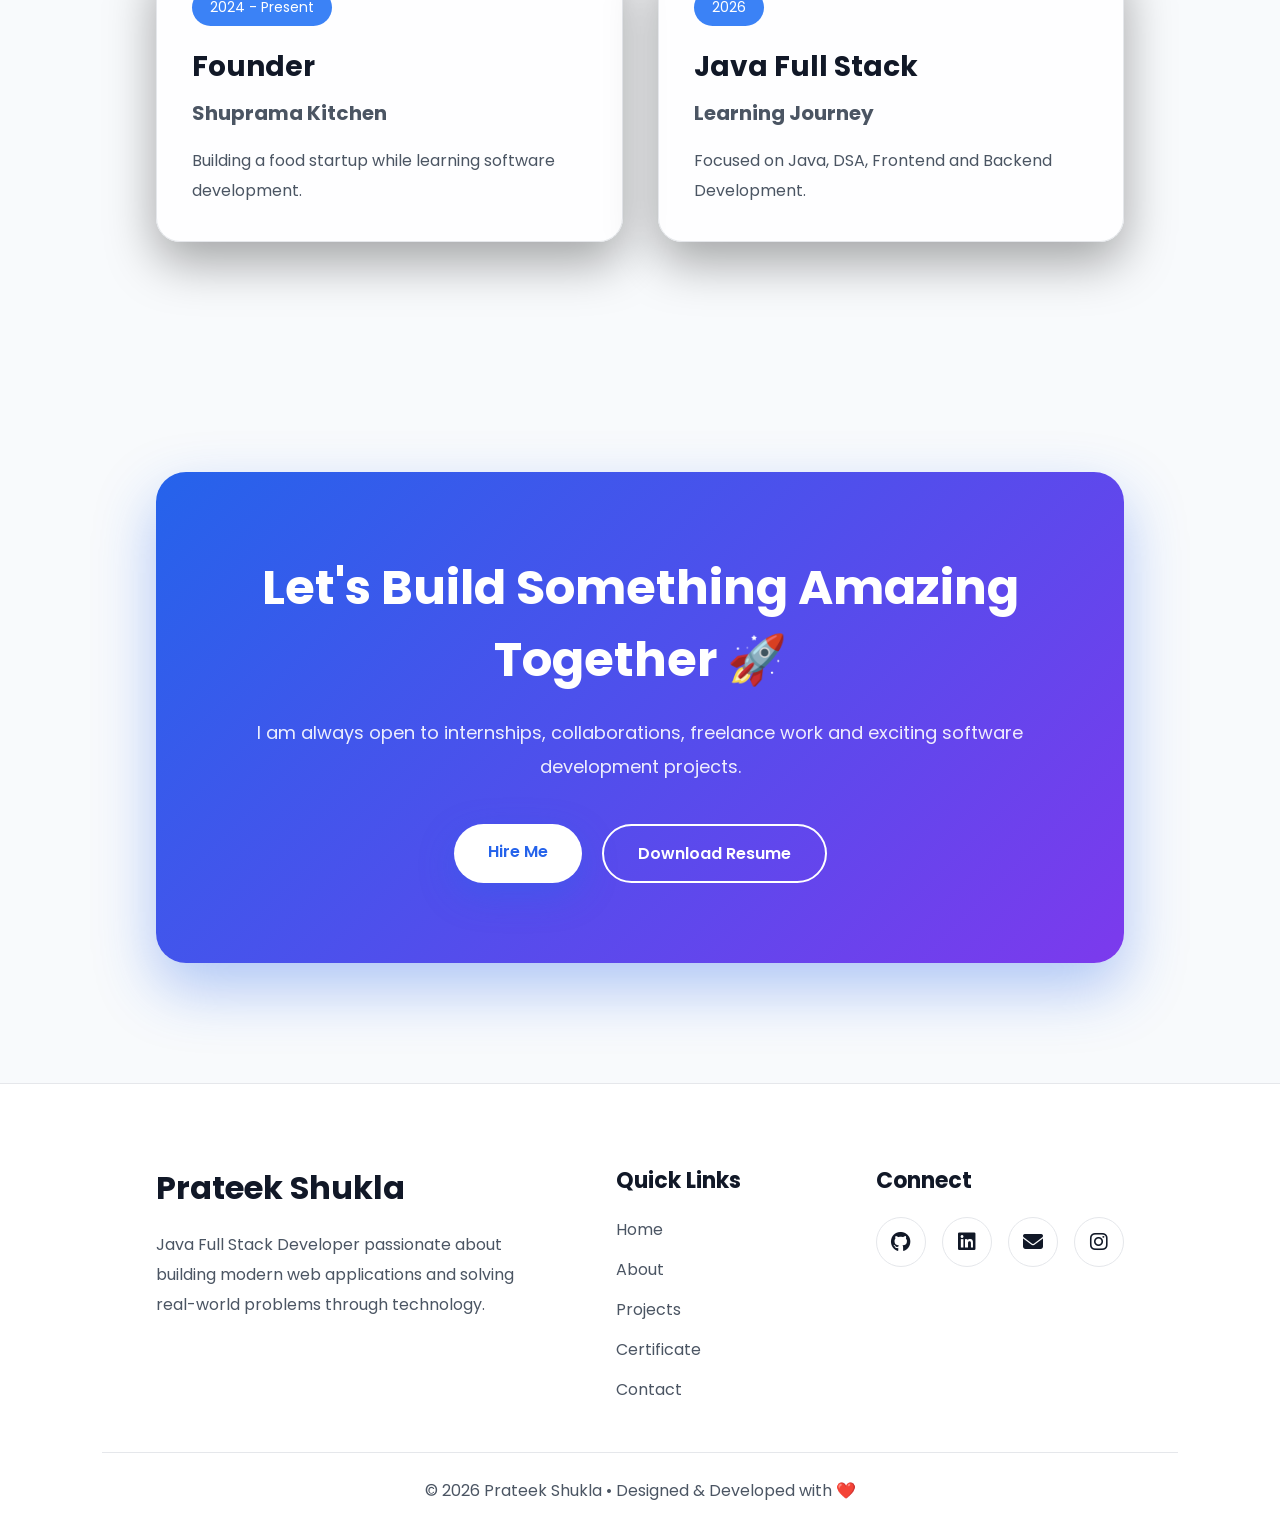
==== commit d324c091: "navbar fixed" ====
--- a/index.html
+++ b/index.html
@@ -136,7 +136,11 @@
 
 <li> 
 
-<a href="developer-diary.html">Developer Diary</a>
+<a href="developer-diary.html">
+
+Developer Diary
+
+</a>
 
 </li>
 
--- a/css/responsive.css
+++ b/css/responsive.css
@@ -851,231 +851,4 @@
 
 }
 
-}
-/* ==========================================================
-                CERTIFICATE RESPONSIVE
-========================================================== */
-
-@media (max-width:1200px){
-
-.certificate-grid{
-
-grid-template-columns:repeat(2,1fr);
-
-}
-
-}
-
-@media (max-width:992px){
-
-.certificate-hero{
-
-padding:140px 6% 80px;
-
-}
-
-.certificate-hero h1{
-
-font-size:52px;
-
-}
-
-.certificate-stats{
-
-grid-template-columns:repeat(2,1fr);
-
-}
-
-.certificate-grid{
-
-grid-template-columns:1fr;
-
-}
-
-.journey-card{
-
-padding:45px;
-
-}
-
-}
-
-@media (max-width:768px){
-
-.certificate-hero{
-
-padding:120px 20px 70px;
-
-}
-
-.certificate-hero h1{
-
-font-size:38px;
-
-}
-
-.certificate-hero p{
-
-font-size:17px;
-
-line-height:30px;
-
-}
-
-.certificate-gallery{
-
-padding:0 20px 70px;
-
-}
-
-.section-heading h2{
-
-font-size:34px;
-
-}
-
-.section-heading p{
-
-font-size:16px;
-
-line-height:30px;
-
-}
-
-.certificate-stats{
-
-grid-template-columns:1fr;
-
-gap:18px;
-
-}
-
-.certificate-card{
-
-border-radius:22px;
-
-}
-
-.certificate-image{
-
-height:220px;
-
-}
-
-.certificate-content{
-
-padding:24px;
-
-}
-
-.certificate-content h3{
-
-font-size:24px;
-
-}
-
-.certificate-content p{
-
-font-size:15px;
-
-line-height:28px;
-
-}
-
-.certificate-meta{
-
-flex-direction:column;
-
-align-items:flex-start;
-
-gap:10px;
-
-}
-
-.certificate-buttons{
-
-flex-direction:column;
-
-}
-
-.certificate-buttons a{
-
-width:100%;
-
-}
-
-.journey-card{
-
-padding:30px;
-
-}
-
-.journey-card h2{
-
-font-size:32px;
-
-}
-
-.journey-card p{
-
-font-size:16px;
-
-line-height:30px;
-
-}
-
-}
-
-@media (max-width:480px){
-
-.certificate-hero h1{
-
-font-size:30px;
-
-}
-
-.hero-badge{
-
-font-size:13px;
-
-padding:8px 18px;
-
-}
-
-.certificate-image{
-
-height:190px;
-
-}
-
-.certificate-content{
-
-padding:20px;
-
-}
-
-.certificate-content h3{
-
-font-size:22px;
-
-}
-
-.section-heading h2{
-
-font-size:28px;
-
-}
-
-.journey-card{
-
-padding:24px;
-
-}
-
-.journey-card h2{
-
-font-size:26px;
-
-}
-
 }
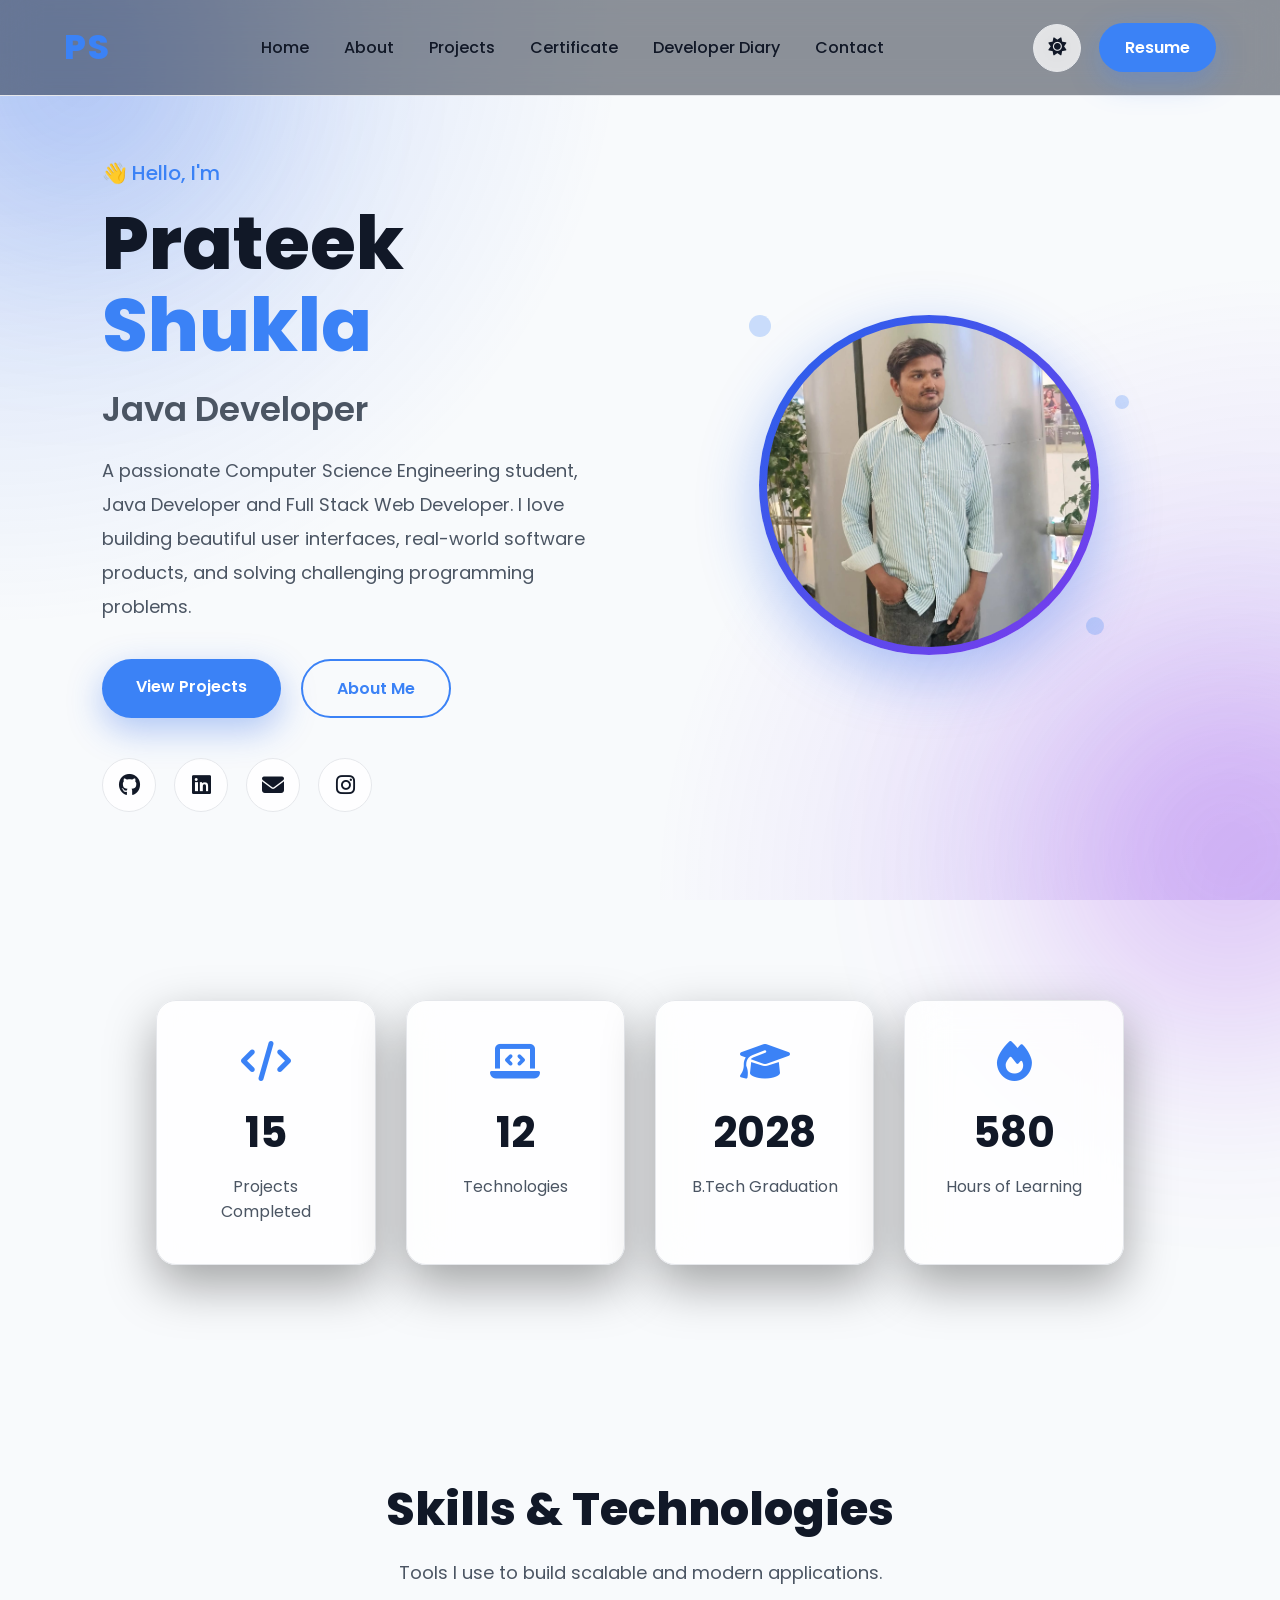
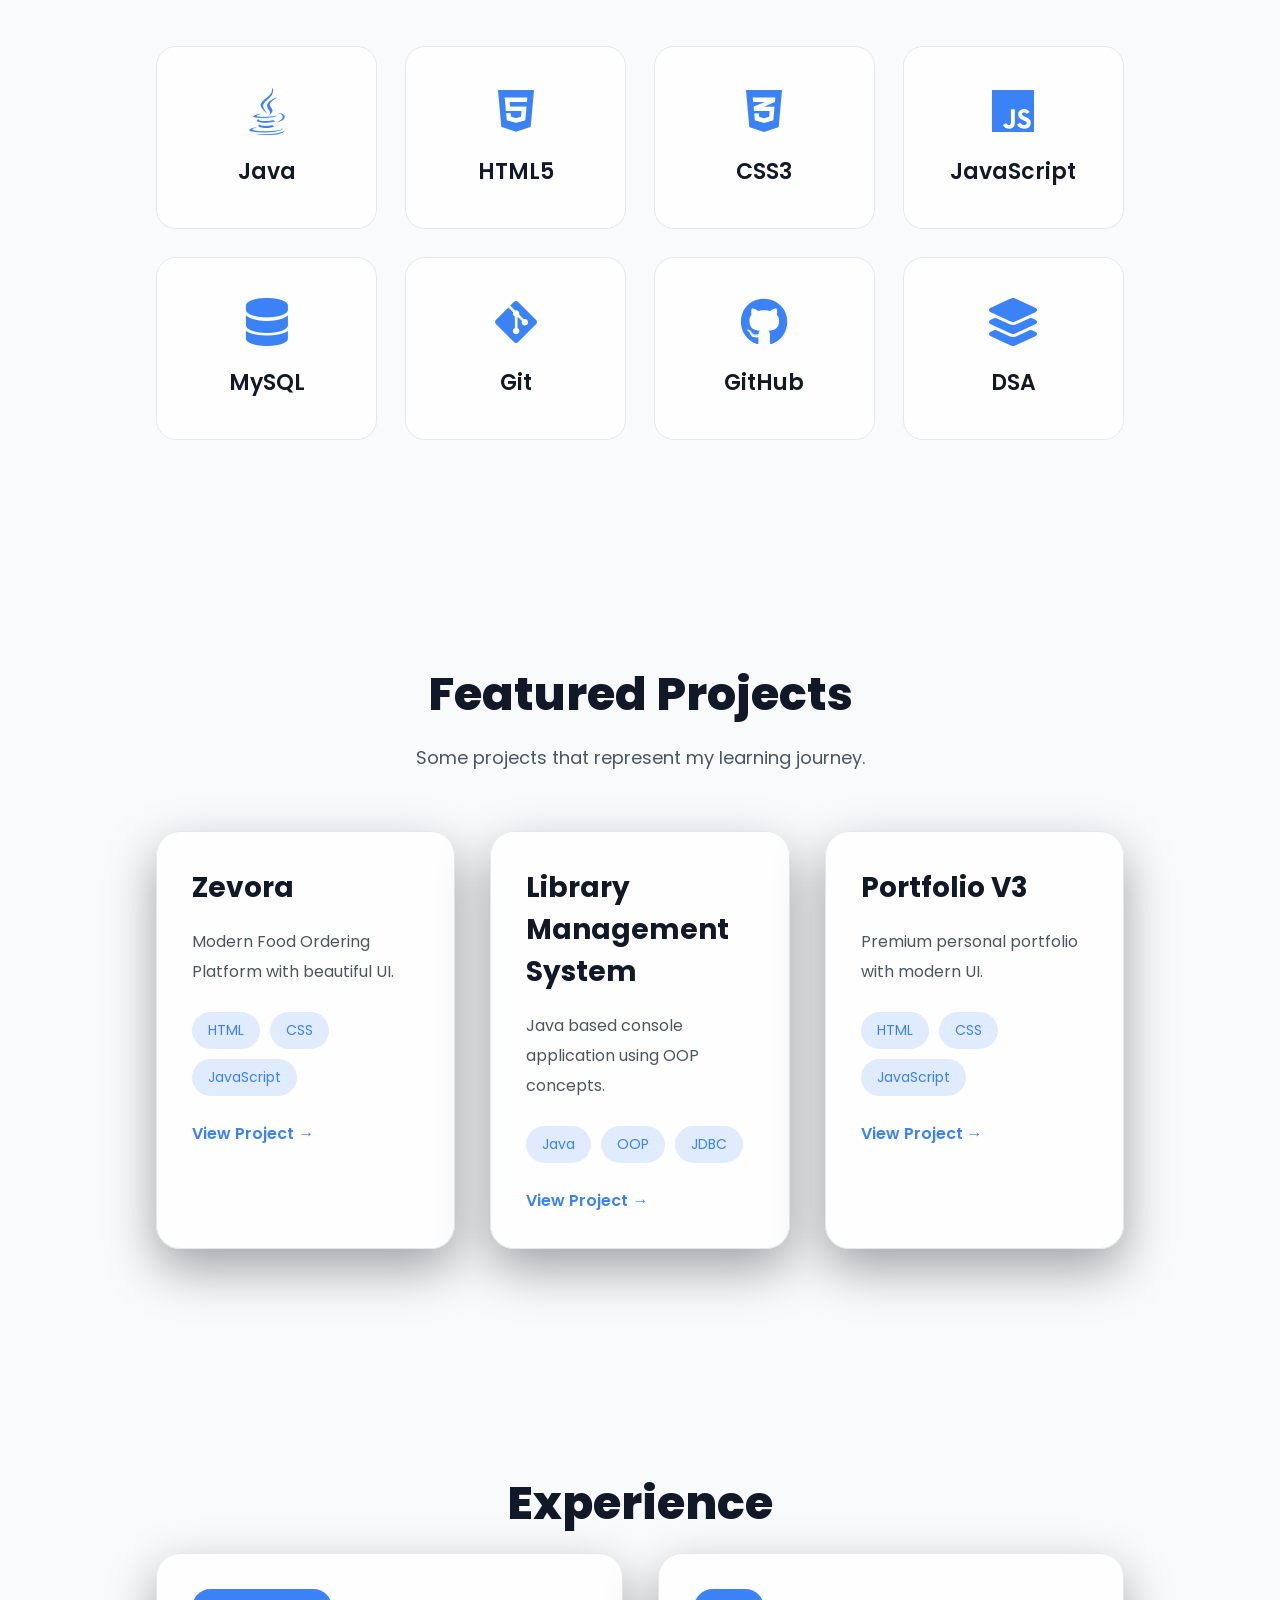
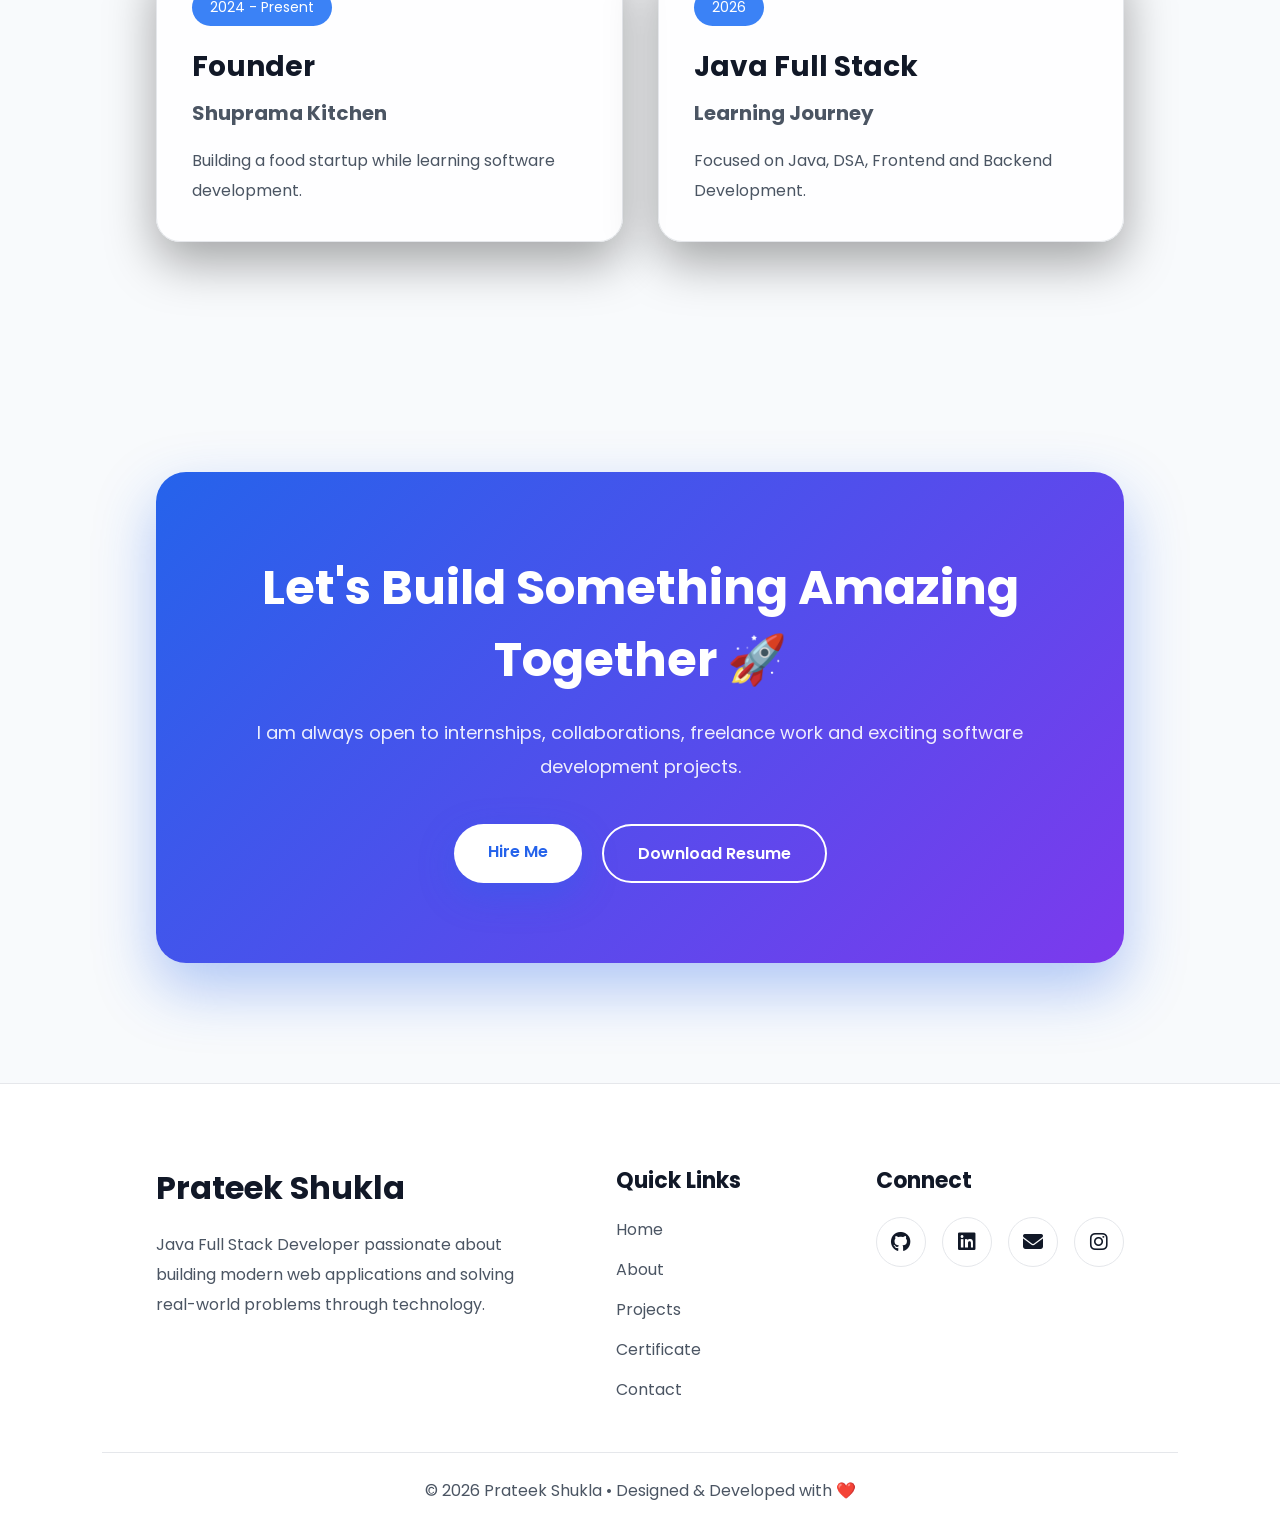
==== commit 4a3bba87: "certificate navbar added" ====
--- a/index.html
+++ b/index.html
@@ -129,6 +129,13 @@
 <a href="projects.html">
 
 Projects
+
+</a>
+
+</li>
+
+<li>
+<a href="certificate.html">Certificate
 
 </a>
 
